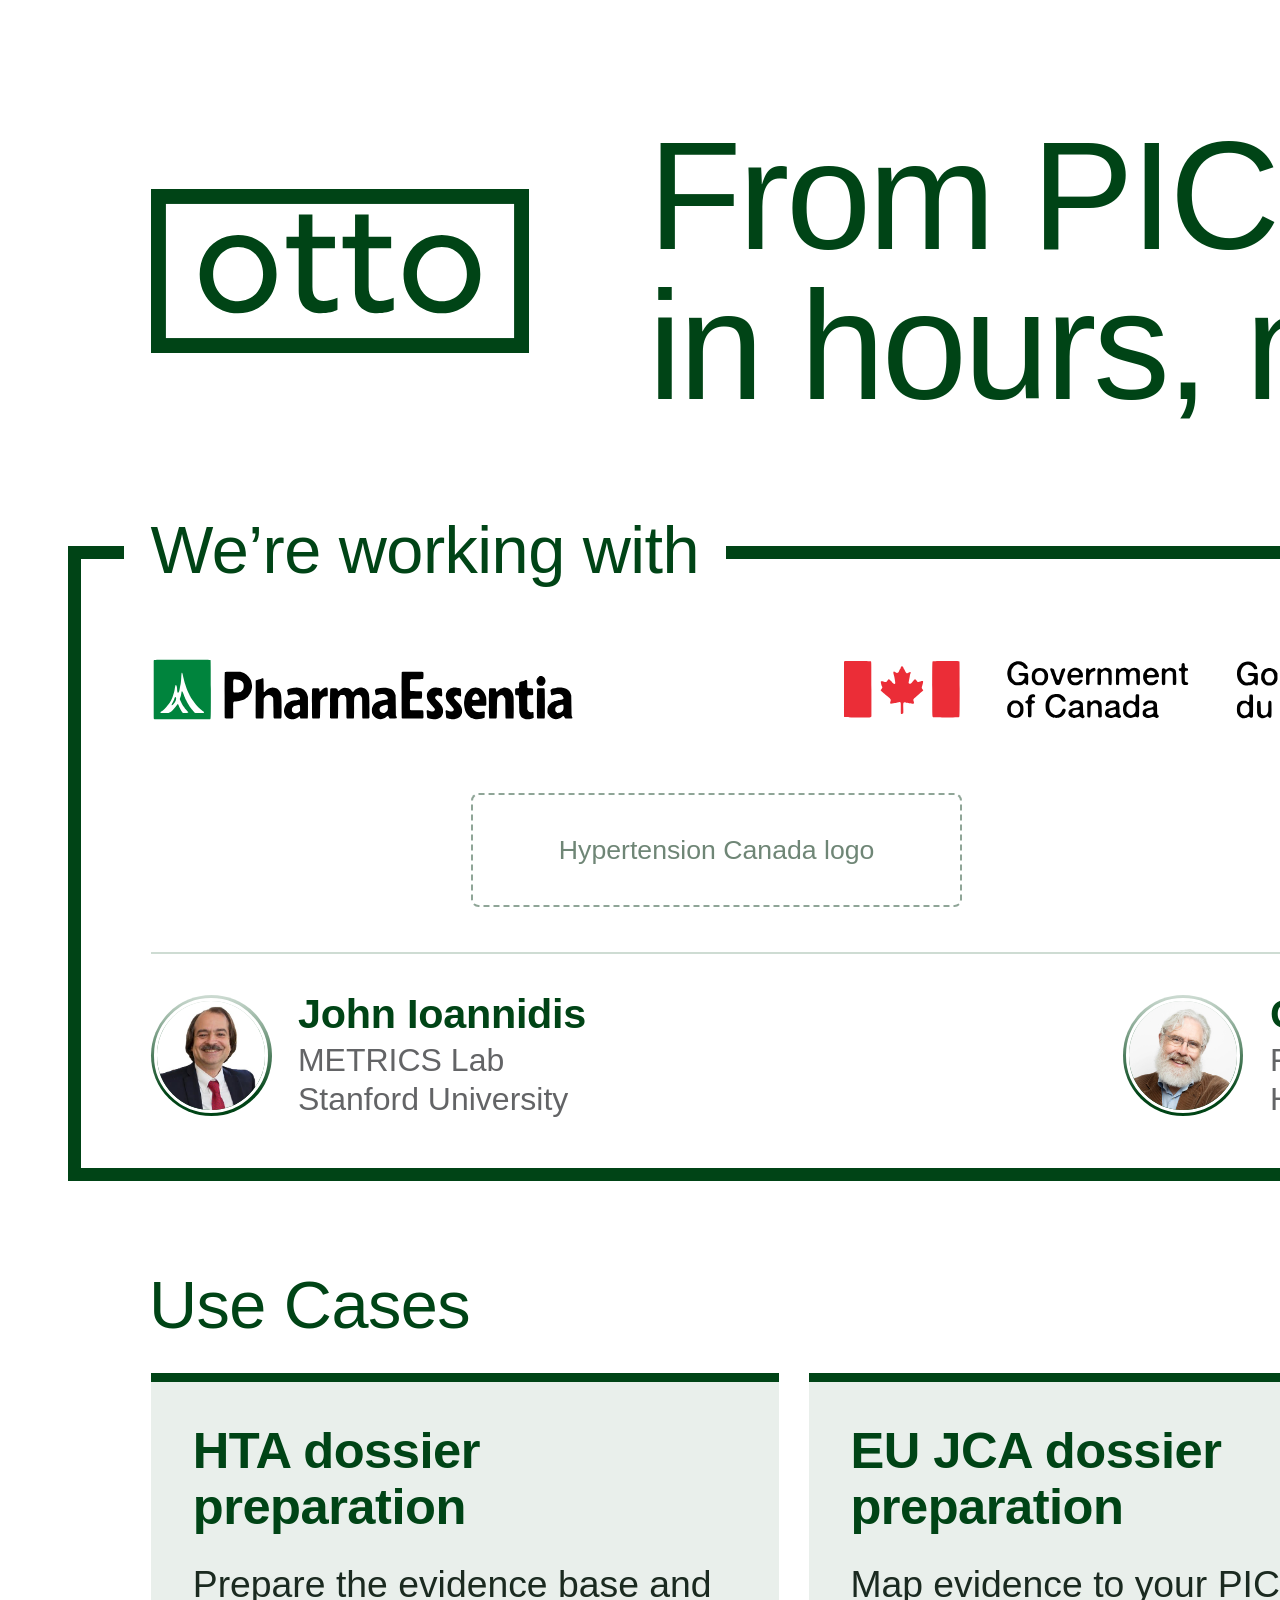
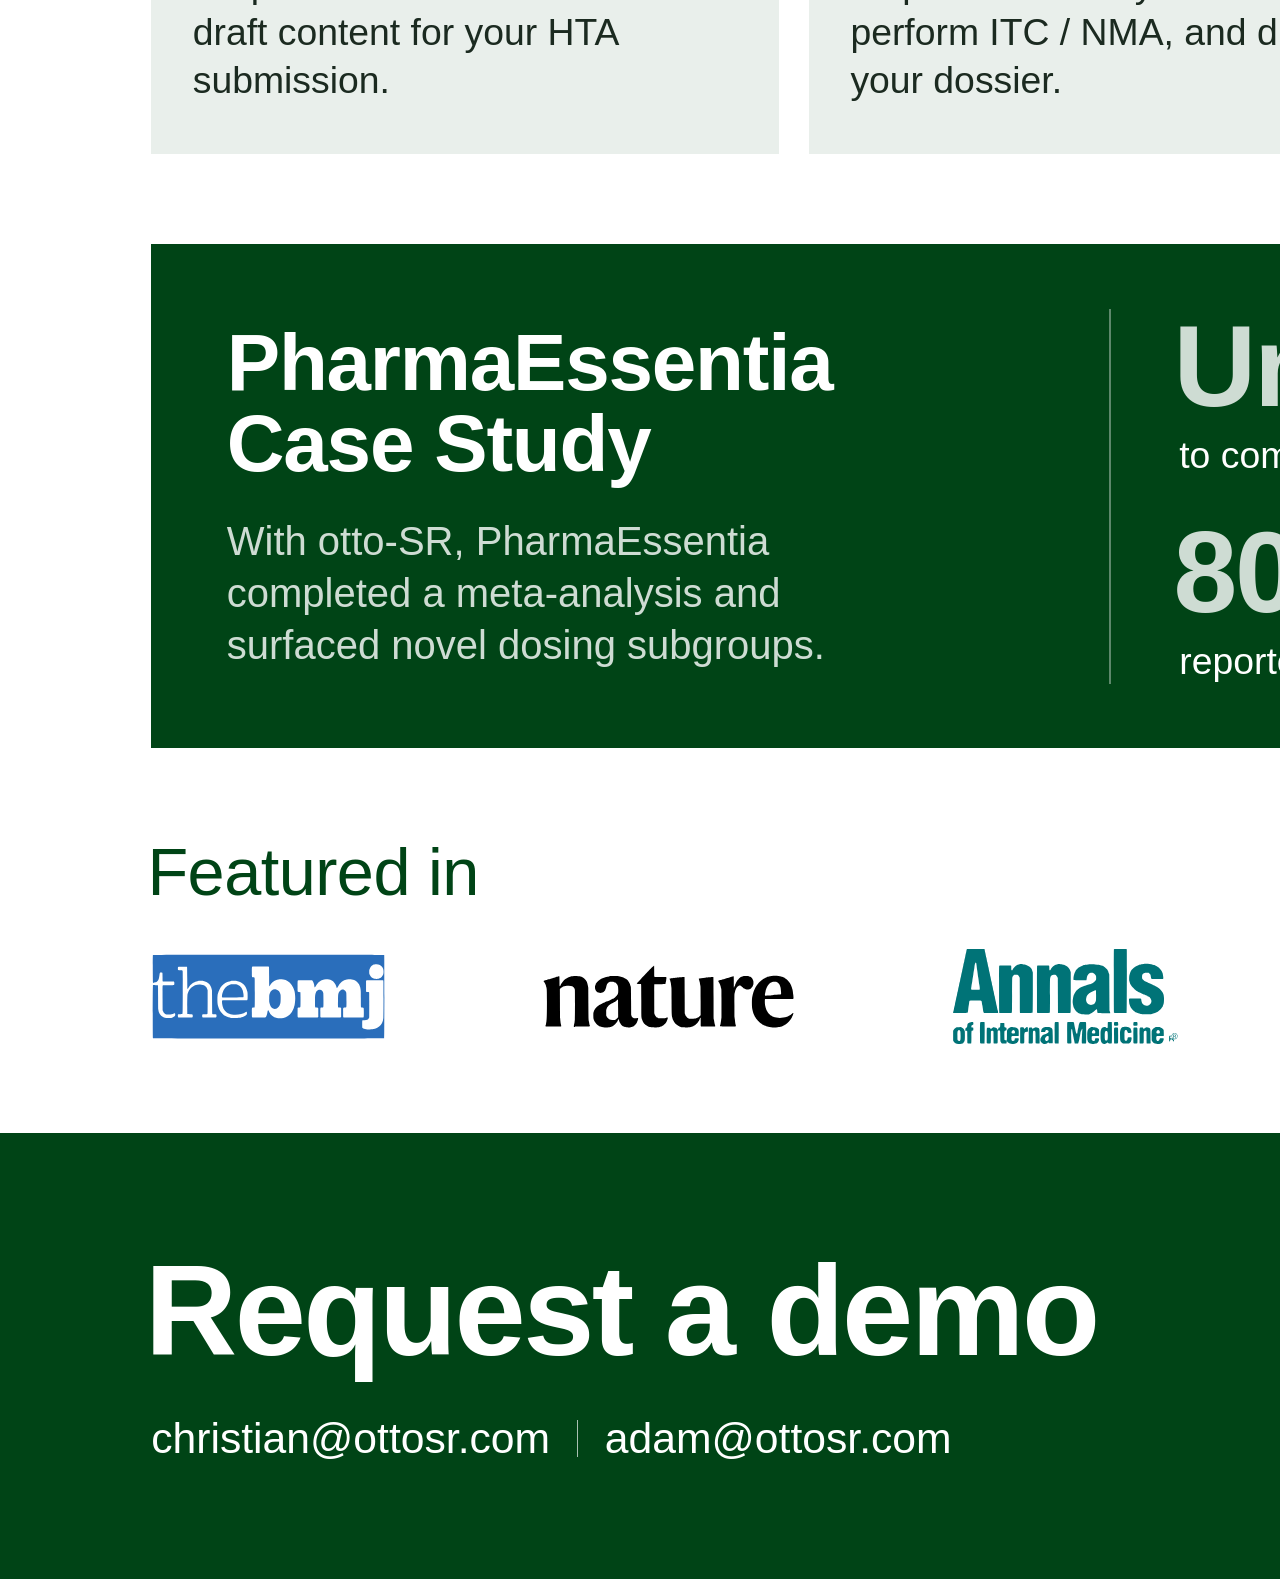
==== poster/otto-poster.html @ fe36071e "Poster: add partner/journal logo slots, Use Cases, bigger case-study title - We're working with: roo" ====
<!doctype html>
<html lang="en">
<head>
<meta charset="utf-8">
<title>otto — walk-in poster</title>
<link rel="stylesheet" href="assets/fonts.css">
<style>
/* ------------------------------------------------------------------
   otto · conference walk-in poster · A1 portrait 594 × 841 mm
   GRID   side margins 40 mm → content 514 mm (x 40 … 554); thirds 166 mm + 8 mm gutters.
          The "We’re working with" bracket frame sits outside the grid, 18 mm from the page edge.
   TYPE   Figtree (closest free match to the brochure's Brother 1816).
   ------------------------------------------------------------------ */
@page { size: 594mm 841mm; margin: 0; }
html, body { margin: 0; padding: 0; font-family: 'Figtree', sans-serif; background:#fff; }
* { box-sizing: border-box; -webkit-print-color-adjust: exact; print-color-adjust: exact; }

:root{
  --g:#004416;                                   /* brochure green */
  --t1:#cedcd3; --t2:#bbcec2; --t3:#a9c1b2;      /* brochure tints */
  --sage:#e9efeb;                                /* pale sage panel */
  --grey:#636466;                                /* brochure grey */
  --ink:#1b2a20;
  --M:40mm;                                      /* side margin / grid edge */
  --F:18mm;                                      /* bracket frame inset from page edge */
  --stroke:3.6mm;                                /* bracket stroke ≈ logo frame stroke */
  --gap:24mm;                                    /* between sections */
}

.poster{
  width:594mm; height:841mm; overflow:hidden; position:relative; background:#fff;
  color:var(--ink); font-kerning:normal; font-feature-settings:"kern" 1, "lnum" 1;
  display:flex; flex-direction:column;
}
.poster > *{ flex:none; }

/* ---------- header: logo left, headline right ---------- */
.head{ display:flex; align-items:center; justify-content:space-between; padding:32mm var(--M) 0; }
.logo{ width:100mm; height:auto; display:block; flex:none; }
.head h1{ margin:0; font-weight:500; font-size:115pt; line-height:0.98; letter-spacing:-0.022em; color:var(--g); }
.head h1 span{ display:block; white-space:nowrap; }

/* ---------- section titles (one style everywhere) ---------- */
.sec-title{ margin:0; font-weight:500; font-size:50pt; line-height:1; color:var(--g); letter-spacing:-0.008em; white-space:nowrap; }

/* ---------- logo placeholders (replace with the real files) ---------- */
.ph{ border:0.7mm dashed #8fa597; border-radius:2mm; color:#6f8676; font-size:20pt; line-height:1.15;
     display:flex; align-items:center; justify-content:center; text-align:center; padding:0 4mm; }

/* ---------- We’re working with — the brochure’s bracket frame ---------- */
.working{ margin:calc(var(--gap) + 9mm) var(--F) 0; border:var(--stroke) solid var(--g); position:relative;
          padding:18mm calc(var(--M) - var(--F) - var(--stroke)) 13mm; }
.working .sec-title{
  position:absolute; top:calc(var(--stroke) / -2); transform:translateY(-53%);
  left:calc(var(--M) - var(--F) - var(--stroke) - 7mm); padding:0 7mm; background:#fff;
}
/* organisation logos first and large, in full colour, optically balanced: 3 on top, 2 centred below */
.orgs{ display:flex; justify-content:space-between; align-items:center; }
.orgs + .orgs{ justify-content:space-evenly; margin-top:11mm; }
.orgs img{ display:block; }
.rule{ height:0.5mm; background:var(--t1); margin:12mm 0 10mm; }
/* people: secondary, compact */
.people{ display:grid; grid-template-columns:1fr 1fr; }
.person{ display:flex; align-items:center; gap:7mm; }
.face{ width:32mm; height:32mm; border-radius:50%; flex:none; padding:0.9mm;
       background:linear-gradient(to top, var(--g) 0%, var(--g) 18%, var(--t1) 100%); }
.face img{ width:100%; height:100%; border-radius:50%; display:block; object-fit:cover; border:0.8mm solid #fff; }
.name{ font-weight:600; font-size:31pt; line-height:1.1; color:var(--g); white-space:nowrap; letter-spacing:-0.006em; }
.aff{ font-weight:400; font-size:24pt; line-height:1.22; color:var(--grey); white-space:nowrap; margin-top:1mm; }

/* ---------- Use Cases ---------- */
.features{ margin:var(--gap) var(--M) 0; }
.features .sec-title{ margin:0 0 9mm -0.6mm; }
.cols{ display:grid; grid-template-columns:repeat(3, 1fr); column-gap:8mm; grid-template-rows:auto auto; }
.col{ display:grid; grid-row:span 2; grid-template-rows:subgrid; align-content:start; }
.col h3{ margin:0; font-weight:600; font-size:38pt; line-height:1.1; color:var(--g); letter-spacing:-0.01em; }
.col p{ margin:7mm 0 0; font-size:28pt; line-height:1.28; color:var(--ink); }
/* panel treatments — pick one by the class on .cols */
.v-flat  .col{ background:var(--sage); border-top:2.5mm solid var(--g); padding:11mm 11mm 13mm; }
.v-frame .col{ background:#fff; border:1.6mm solid var(--g); padding:11mm 11mm 13mm; }          /* echoes the logo frame */
.v-rule  .col{ border-top:2.5mm solid var(--g); padding:9mm 2mm 0 0; }                          /* editorial: no panel */
.v-solid .col{ background:var(--g); padding:11mm 11mm 13mm; }
.v-solid .col h3{ color:#fff; } .v-solid .col p{ color:var(--t1); }

/* ---------- Case study box ---------- */
.case{ margin:var(--gap) var(--M) 0; background:var(--g); color:#fff;
       display:grid; grid-template-columns:1fr 0.5mm 222mm; column-gap:18mm; padding:17mm 20mm; align-items:center; }
.case h2{ margin:0; font-weight:600; font-size:60pt; line-height:1.02; color:#fff; letter-spacing:-0.015em; }
.case p.lede{ margin:8mm 0 0; font-size:30pt; line-height:1.3; color:var(--t1); text-wrap:balance; }
.vrule{ align-self:stretch; background:rgba(206,220,211,0.45); }
.stat + .stat{ margin-top:10mm; }
.big{ display:block; font-weight:600; font-size:86pt; line-height:1; letter-spacing:-0.02em; color:var(--t1); white-space:nowrap; margin-left:-0.05em; }
.cap{ display:block; font-size:28pt; line-height:1.2; color:#fff; margin-top:2.5mm; white-space:nowrap; }

/* ---------- Featured in ---------- */
.featured{ margin:var(--gap) var(--M) 0; }
.featured .sec-title{ margin:0 0 11mm -1.0mm; }
.journals{ display:flex; justify-content:space-between; align-items:center; }
.journals img{ display:block; }

/* ---------- footer / call to action ---------- */
.cta{ margin-top:auto; height:118mm; background:var(--g); color:#fff; position:relative;
      display:flex; align-items:center; justify-content:space-between; padding:0 var(--M); }
.demo{ font-size:96pt; font-weight:600; line-height:1; color:#fff; letter-spacing:-0.02em; white-space:nowrap; margin-left:-0.05em; }
.mail{ margin-top:10mm; font-size:32pt; line-height:1.2; display:flex; align-items:center; gap:7mm; white-space:nowrap; }
.mail i{ width:0.5mm; height:10mm; background:var(--t3); display:block; }
.qr{ width:78mm; height:78mm; background:#fff; padding:10mm; flex:none; }  /* 25 modules × 2.32 mm; quiet zone ≈ 4.3 modules */
.qr img{ width:58mm; height:58mm; display:block; }
.nw{ white-space:nowrap; }
</style>
</head>
<body>
<div class="poster">

  <header class="head">
    <img class="logo" src="assets/otto-logo-green.svg" alt="otto">
    <h1><span>From PICO to dossier,</span><span>in hours, not weeks.</span></h1>
  </header>

  <section class="working">
    <h2 class="sec-title">We’re working with</h2>
    <div class="orgs">
      <img src="assets/logos/pharmaessentia.svg" alt="PharmaEssentia" style="height:17mm">
      <img src="assets/logos/canada.svg" alt="Government of Canada" style="height:16.5mm">
      <img src="assets/logos/cessatech.svg" alt="cessatech" style="height:33mm">
    </div>
    <div class="orgs">
      <!-- TODO: replace placeholders with assets/logos/hypertension-canada.svg and womens-college-hospital.svg -->
      <div class="ph" style="width:130mm; height:30mm">Hypertension Canada logo</div>
      <div class="ph" style="width:130mm; height:30mm">Women’s College Hospital logo</div>
    </div>
    <div class="rule"></div>
    <div class="people">
      <div class="person">
        <div class="face"><img src="assets/people/ioannidis.jpg" alt=""></div>
        <div><div class="name">John Ioannidis</div><div class="aff">METRICS Lab<br>Stanford University</div></div>
      </div>
      <div class="person">
        <div class="face"><img src="assets/people/church.jpg" alt=""></div>
        <div><div class="name">George Church</div><div class="aff">Founder, Entrepreneur<br>Harvard University</div></div>
      </div>
    </div>
  </section>

  <section class="features">
    <h2 class="sec-title">Use Cases</h2>
    <div class="cols v-flat">
      <div class="col">
        <h3>HTA dossier<br>preparation</h3>
        <p>Prepare the evidence base and draft content for your HTA submission.</p>
      </div>
      <div class="col">
        <h3>EU JCA dossier<br>preparation</h3>
        <p>Map evidence to your PICO, perform <span class="nw">ITC / NMA,</span> and draft your dossier.</p>
      </div>
      <div class="col">
        <h3>Manuscript<br>preparation</h3>
        <p>Turn your literature review into a manuscript draft for your team to refine.</p>
      </div>
    </div>
  </section>

  <section class="case">
    <div>
      <h2>PharmaEssentia<br>Case Study</h2>
      <p class="lede">With otto-SR, PharmaEssentia completed a <span class="nw">meta-analysis</span> and surfaced novel dosing subgroups.</p>
    </div>
    <div class="vrule"></div>
    <div>
      <p class="stat" style="margin:0"><span class="big">Under 14 days</span><span class="cap">to complete the meta-analysis</span></p>
      <p class="stat" style="margin-bottom:0"><span class="big">80–90%</span><span class="cap">reported time savings</span></p>
    </div>
  </section>

  <section class="featured">
    <h2 class="sec-title">Featured in</h2>
    <div class="journals">
      <img src="assets/logos/bmj.svg" alt="the bmj" style="height:23mm">
      <img src="assets/logos/nature.svg" alt="nature" style="height:17mm">
      <img src="assets/logos/annals.svg" alt="Annals of Internal Medicine" style="height:26mm">
      <!-- TODO: replace placeholders with assets/logos/blood-advances.svg and european-urology.svg -->
      <div class="ph" style="width:80mm; height:24mm">Blood Advances logo</div>
      <div class="ph" style="width:80mm; height:24mm">European Urology logo</div>
    </div>
  </section>

  <footer class="cta">
    <div>
      <div class="demo">Request a demo</div>
      <div class="mail"><span>christian@ottosr.com</span><i></i><span>adam@ottosr.com</span></div>
    </div>
    <div class="qr"><img src="assets/qr-ottosr-green.svg" alt="QR code: ottosr.com"></div>
  </footer>

</div>
</body>
</html>
---- poster/assets/fonts.css ----
/* Figtree (SIL OFL) — static instances, closest free match to the brochure's Brother 1816 */
@font-face{font-family:'Figtree';font-style:normal;font-weight:300;font-display:block;src:url('fonts/figtree-latin-300-normal.woff2') format('woff2')}
@font-face{font-family:'Figtree';font-style:normal;font-weight:400;font-display:block;src:url('fonts/figtree-latin-400-normal.woff2') format('woff2')}
@font-face{font-family:'Figtree';font-style:normal;font-weight:500;font-display:block;src:url('fonts/figtree-latin-500-normal.woff2') format('woff2')}
@font-face{font-family:'Figtree';font-style:normal;font-weight:600;font-display:block;src:url('fonts/figtree-latin-600-normal.woff2') format('woff2')}
@font-face{font-family:'Figtree';font-style:normal;font-weight:700;font-display:block;src:url('fonts/figtree-latin-700-normal.woff2') format('woff2')}
@font-face{font-family:'Figtree';font-style:normal;font-weight:800;font-display:block;src:url('fonts/figtree-latin-800-normal.woff2') format('woff2')}
@font-face{font-family:'Figtree';font-style:normal;font-weight:900;font-display:block;src:url('fonts/figtree-latin-900-normal.woff2') format('woff2')}
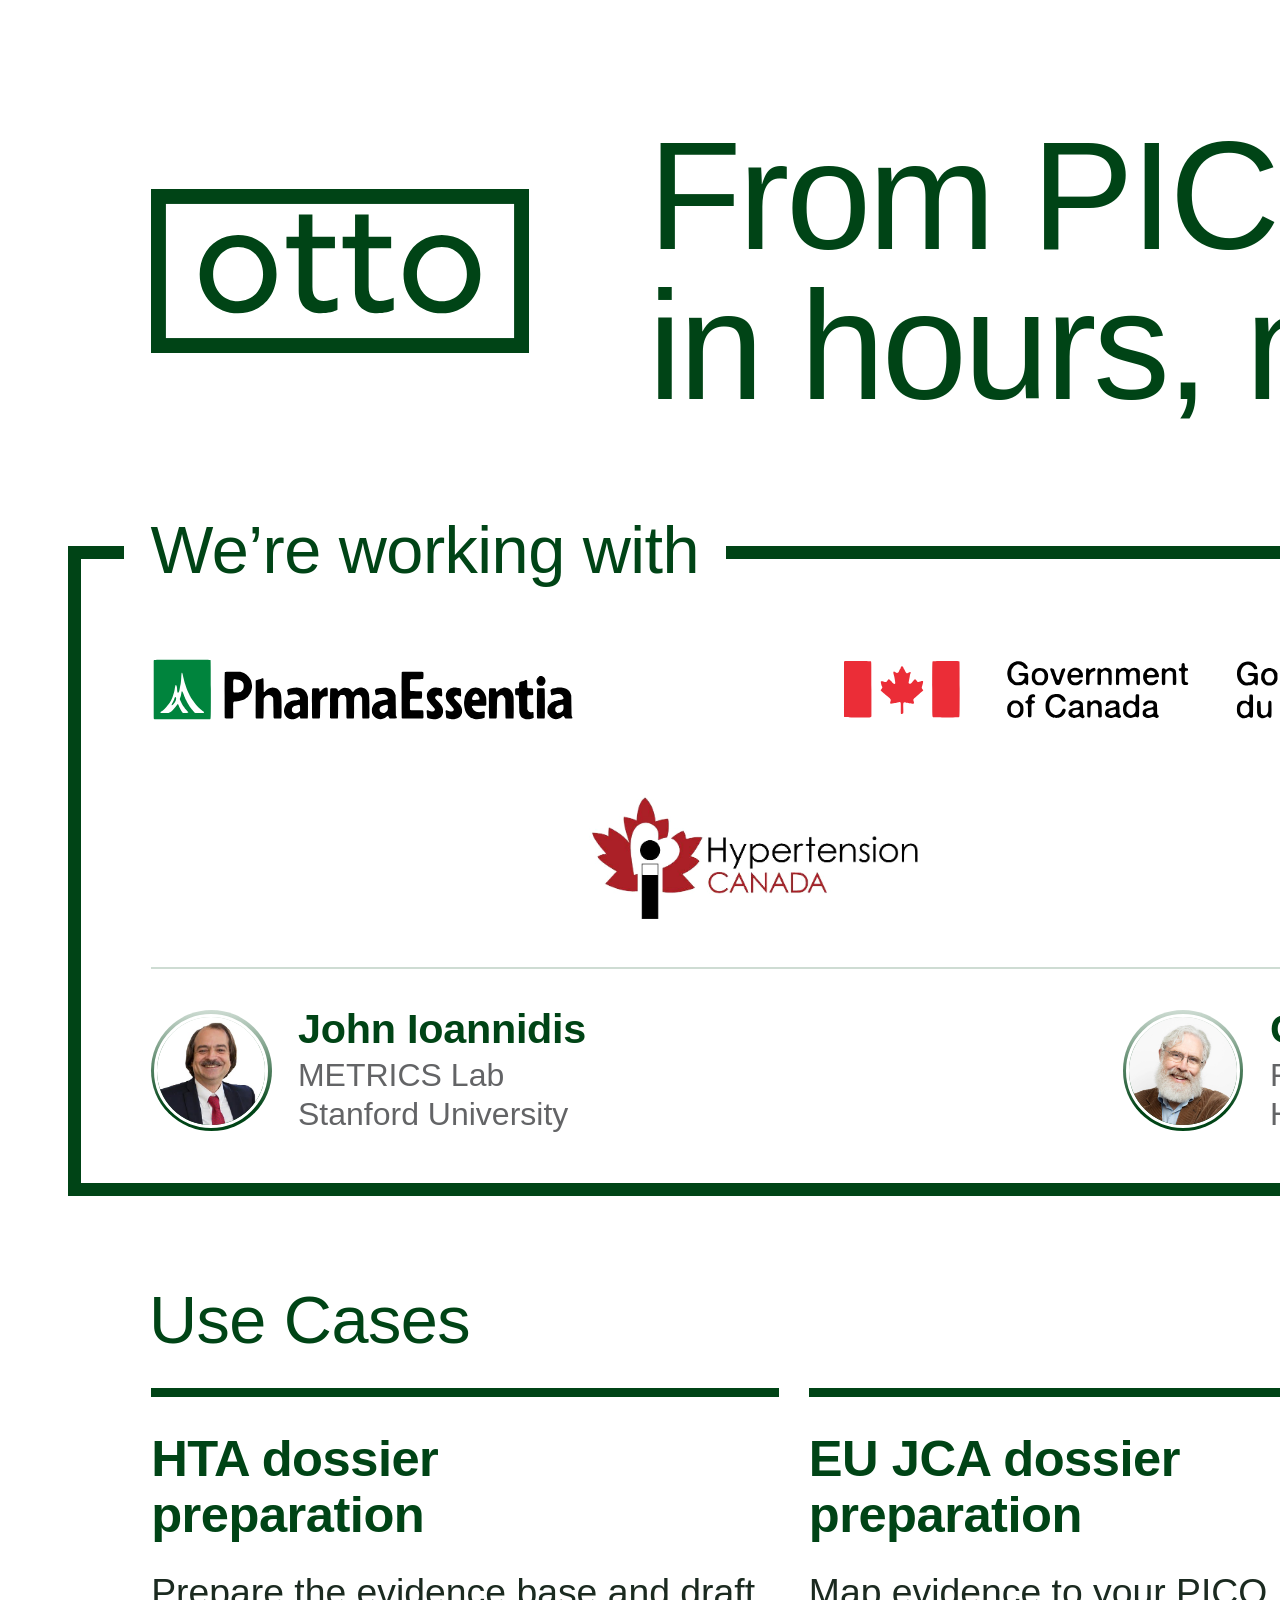
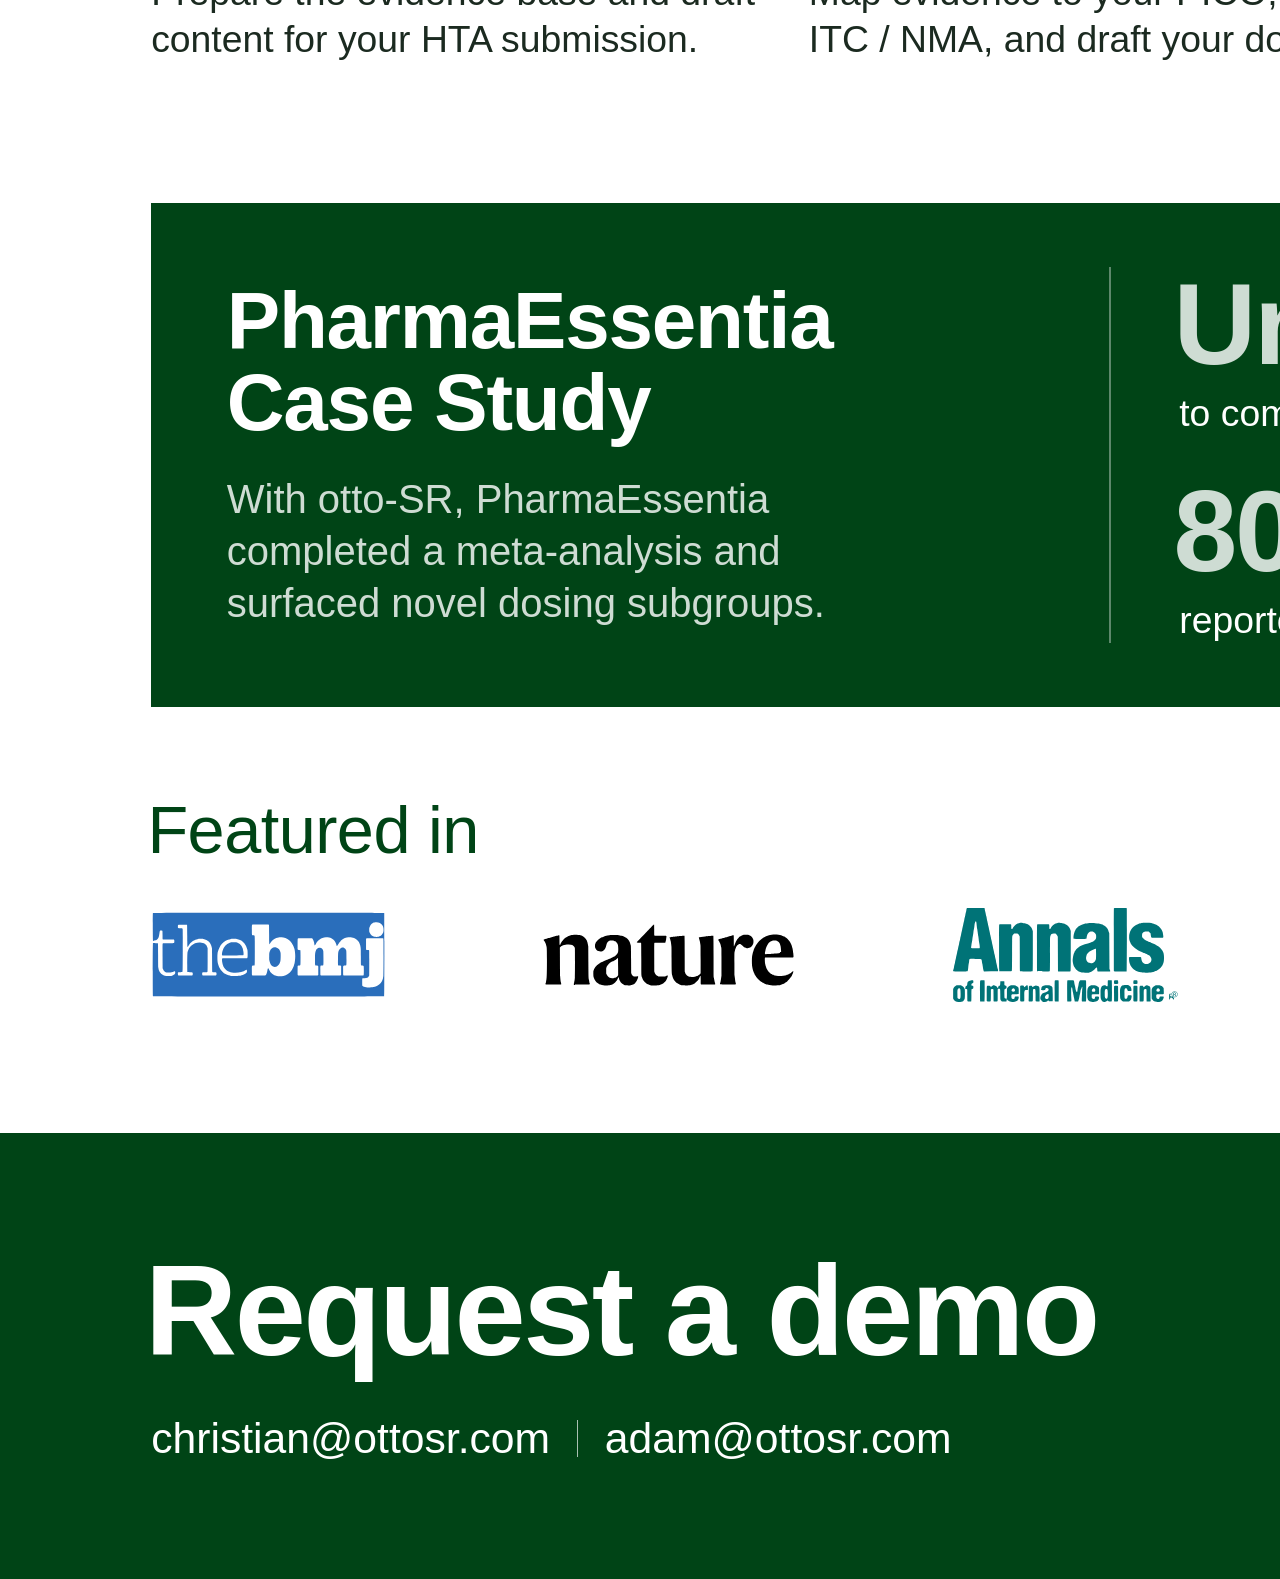
==== commit bcbaf8b5: "Poster: editorial Use Cases, Hypertension Canada and WCH logos - Use Cases: green top rule only (no " ====
--- a/poster/otto-poster.html
+++ b/poster/otto-poster.html
@@ -74,7 +74,7 @@
 .cols{ display:grid; grid-template-columns:repeat(3, 1fr); column-gap:8mm; grid-template-rows:auto auto; }
 .col{ display:grid; grid-row:span 2; grid-template-rows:subgrid; align-content:start; }
 .col h3{ margin:0; font-weight:600; font-size:38pt; line-height:1.1; color:var(--g); letter-spacing:-0.01em; }
-.col p{ margin:7mm 0 0; font-size:28pt; line-height:1.28; color:var(--ink); }
+.col p{ margin:7mm 0 0; font-size:28pt; line-height:1.28; color:var(--ink); text-wrap:pretty; }
 /* panel treatments — pick one by the class on .cols */
 .v-flat  .col{ background:var(--sage); border-top:2.5mm solid var(--g); padding:11mm 11mm 13mm; }
 .v-frame .col{ background:#fff; border:1.6mm solid var(--g); padding:11mm 11mm 13mm; }          /* echoes the logo frame */
@@ -125,9 +125,8 @@
       <img src="assets/logos/cessatech.svg" alt="cessatech" style="height:33mm">
     </div>
     <div class="orgs">
-      <!-- TODO: replace placeholders with assets/logos/hypertension-canada.svg and womens-college-hospital.svg -->
-      <div class="ph" style="width:130mm; height:30mm">Hypertension Canada logo</div>
-      <div class="ph" style="width:130mm; height:30mm">Women’s College Hospital logo</div>
+      <img src="assets/logos/hypertension-canada.png" alt="Hypertension Canada" style="height:34mm">
+      <img src="assets/logos/womens-college-hospital.png" alt="Women’s College Hospital" style="height:27mm">
     </div>
     <div class="rule"></div>
     <div class="people">
@@ -144,7 +143,7 @@
 
   <section class="features">
     <h2 class="sec-title">Use Cases</h2>
-    <div class="cols v-flat">
+    <div class="cols v-rule">
       <div class="col">
         <h3>HTA dossier<br>preparation</h3>
         <p>Prepare the evidence base and draft content for your HTA submission.</p>
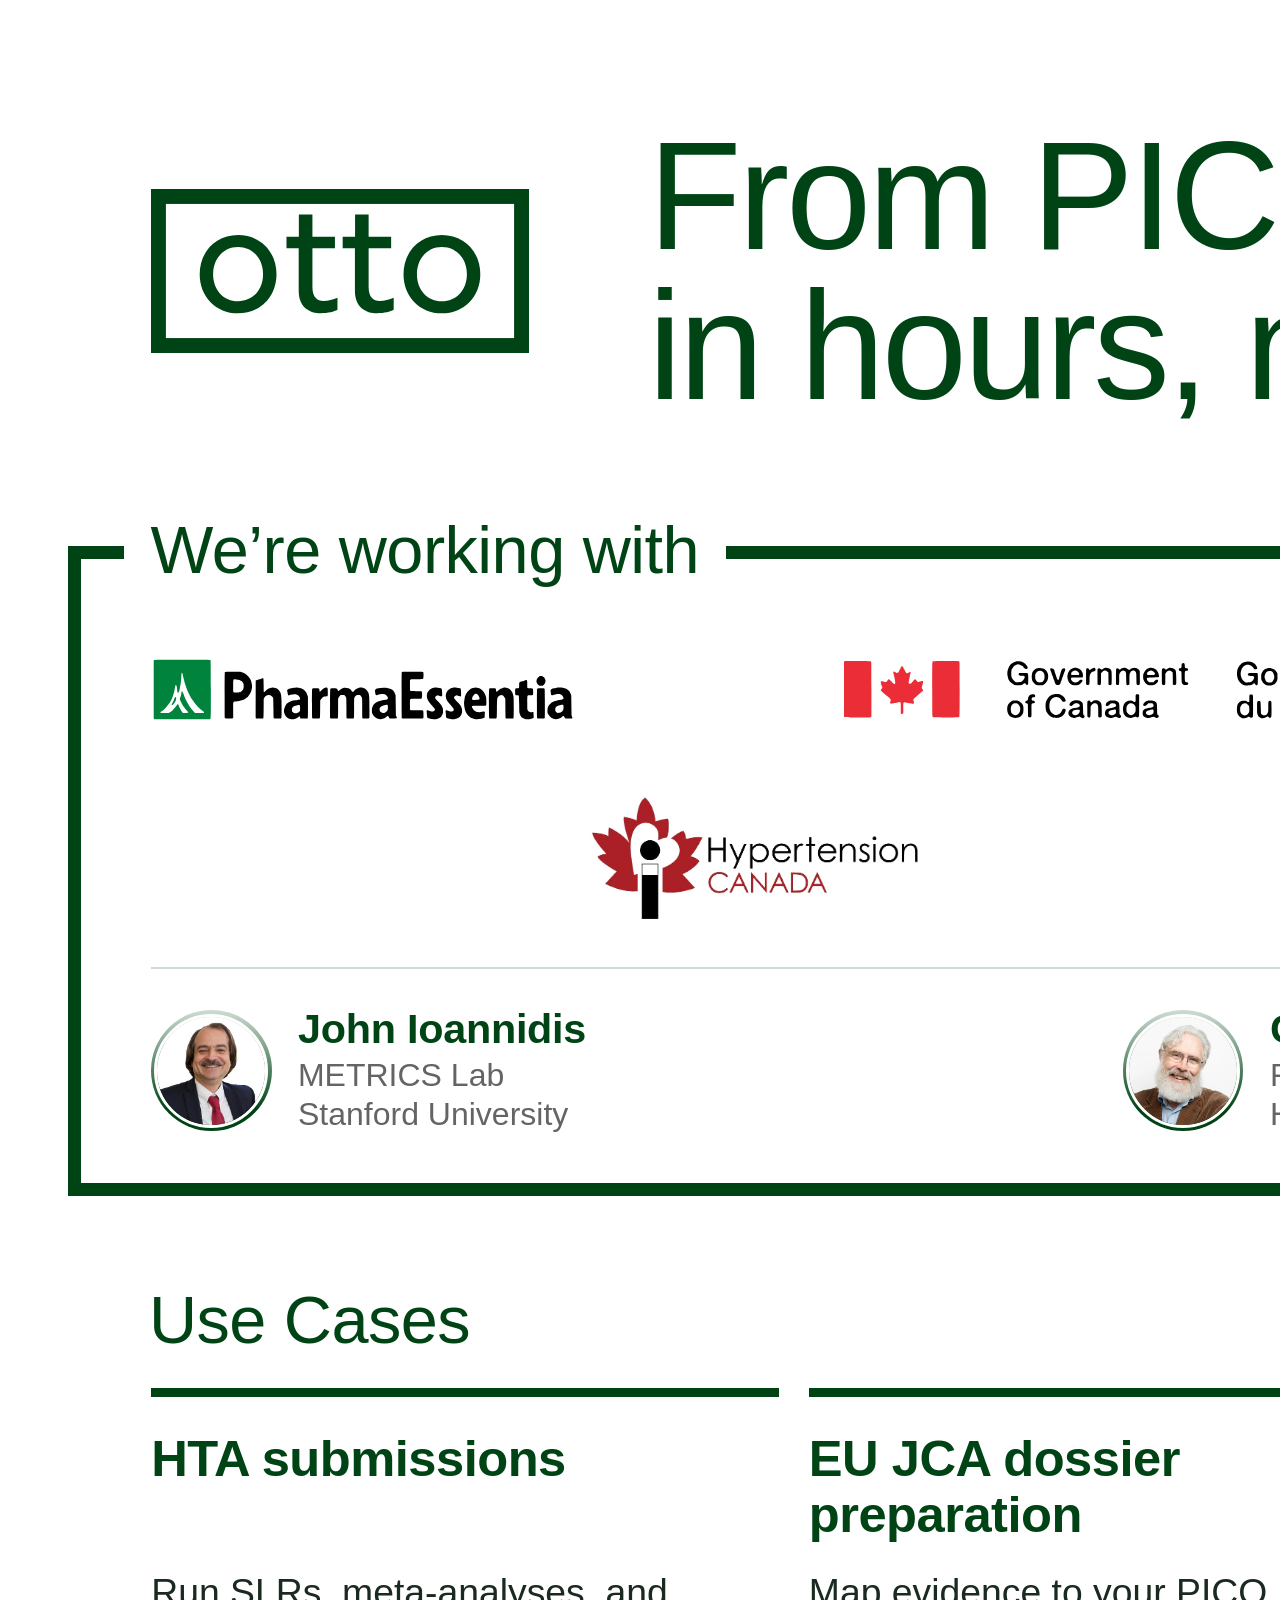
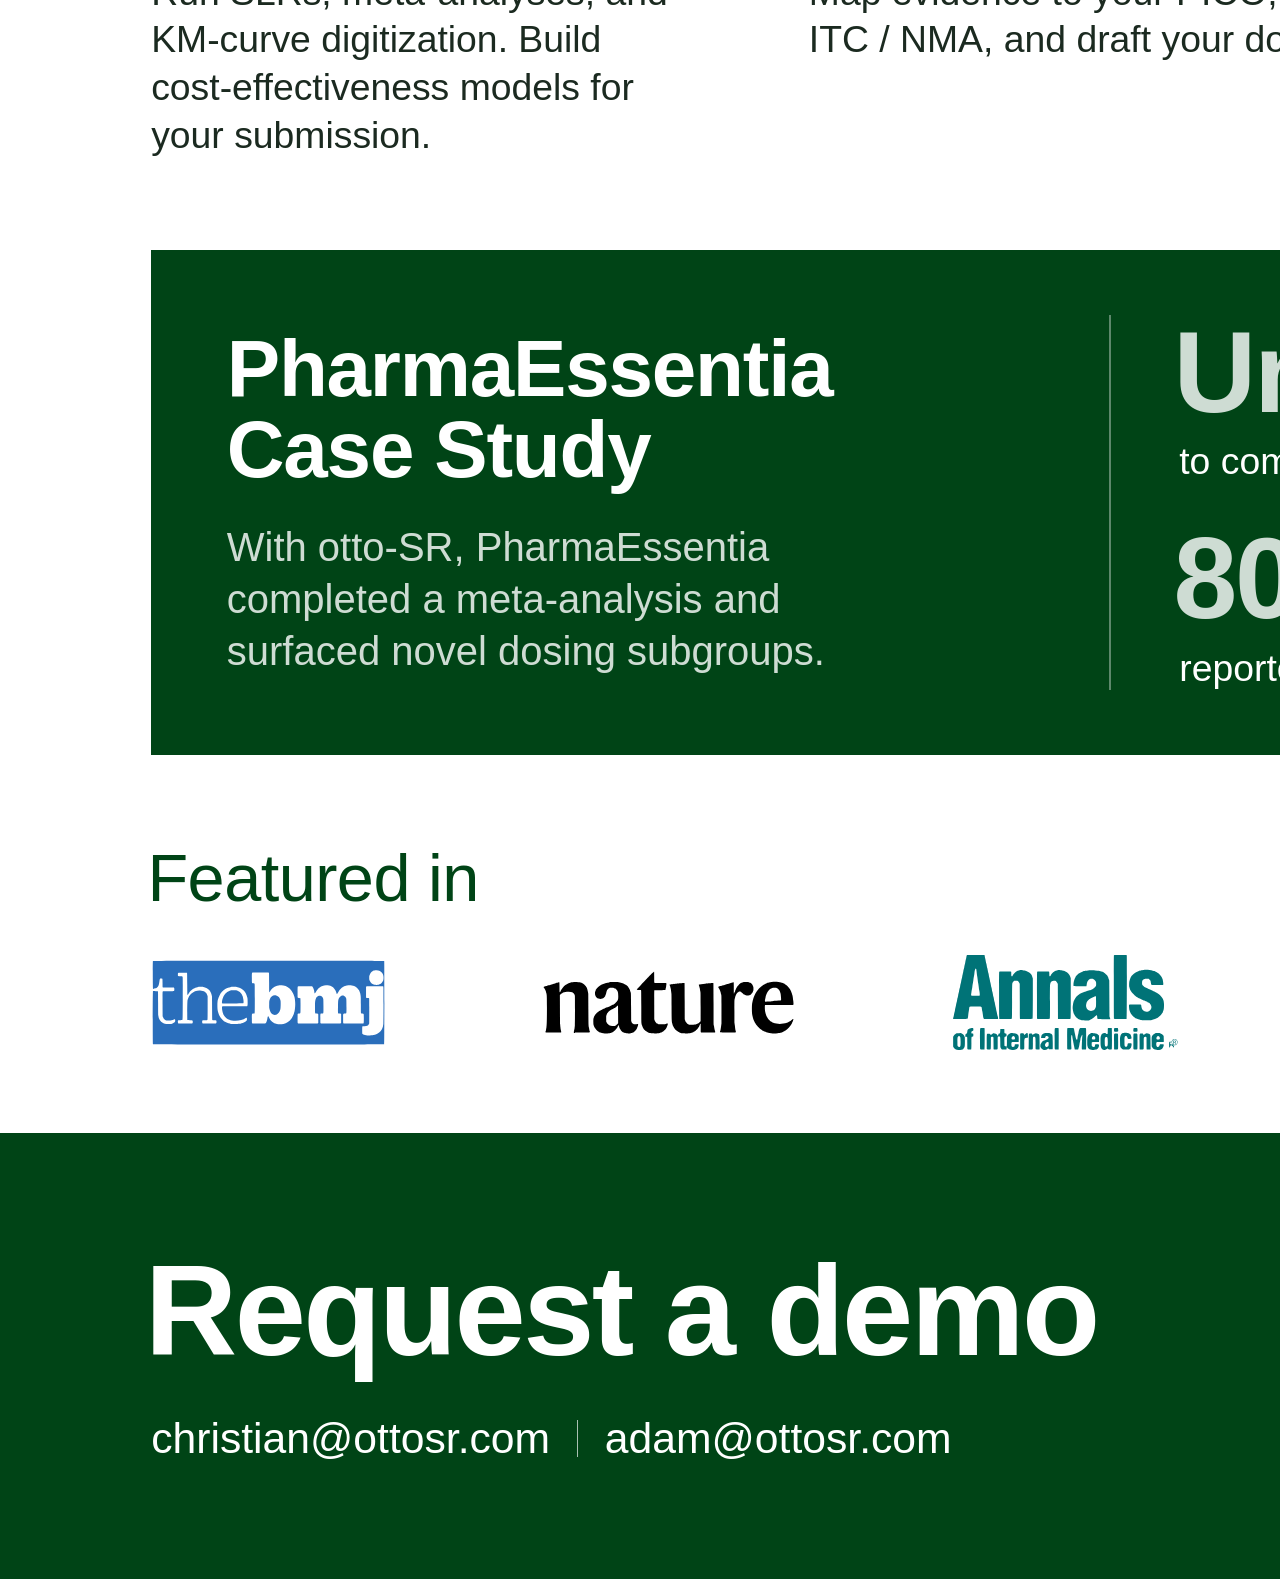
==== commit ebade6d7: "Poster: rename HTA use case to 'HTA submissions' and expand its description Co-Authored-By: Claude O" ====
--- a/poster/otto-poster.html
+++ b/poster/otto-poster.html
@@ -145,8 +145,8 @@
     <h2 class="sec-title">Use Cases</h2>
     <div class="cols v-rule">
       <div class="col">
-        <h3>HTA dossier<br>preparation</h3>
-        <p>Prepare the evidence base and draft content for your HTA submission.</p>
+        <h3>HTA submissions</h3>
+        <p>Run SLRs, meta-analyses, and <span class="nw">KM-curve</span> digitization. Build <span class="nw">cost-effectiveness</span> models for your submission.</p>
       </div>
       <div class="col">
         <h3>EU JCA dossier<br>preparation</h3>
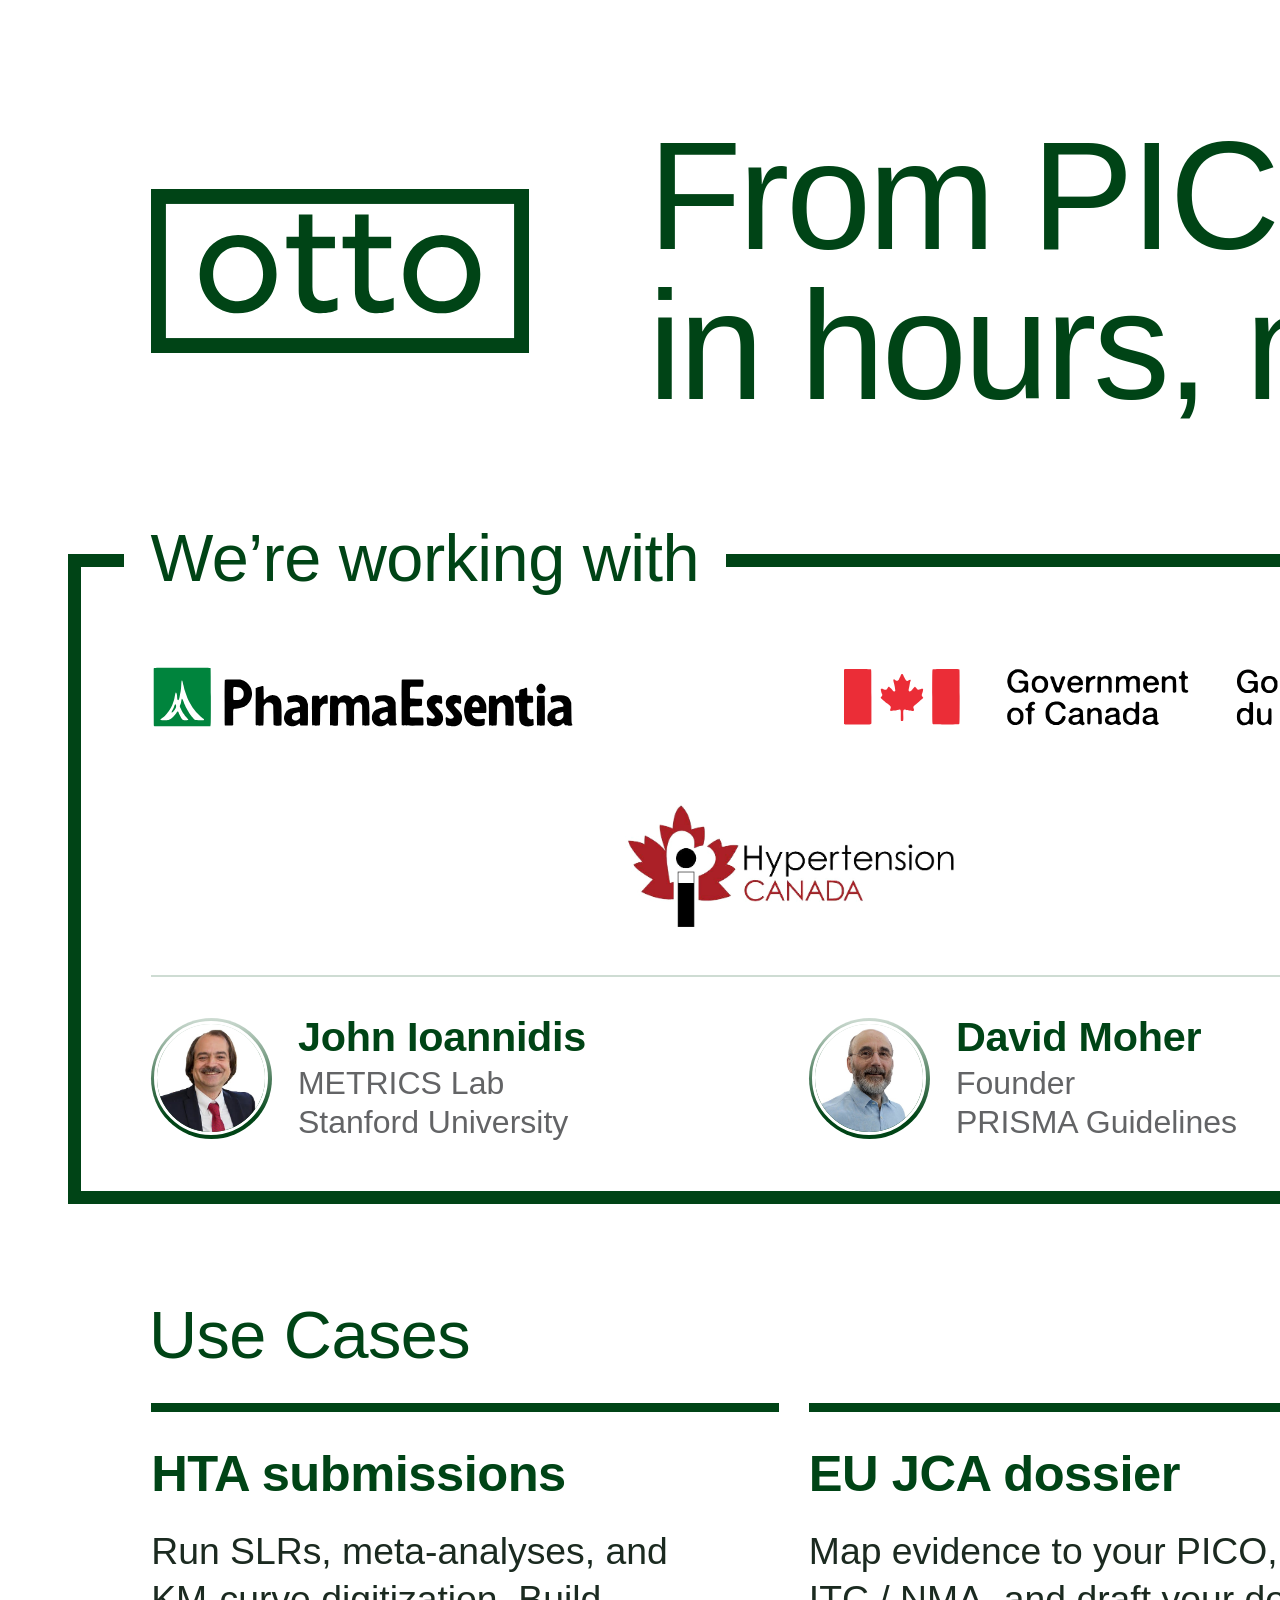
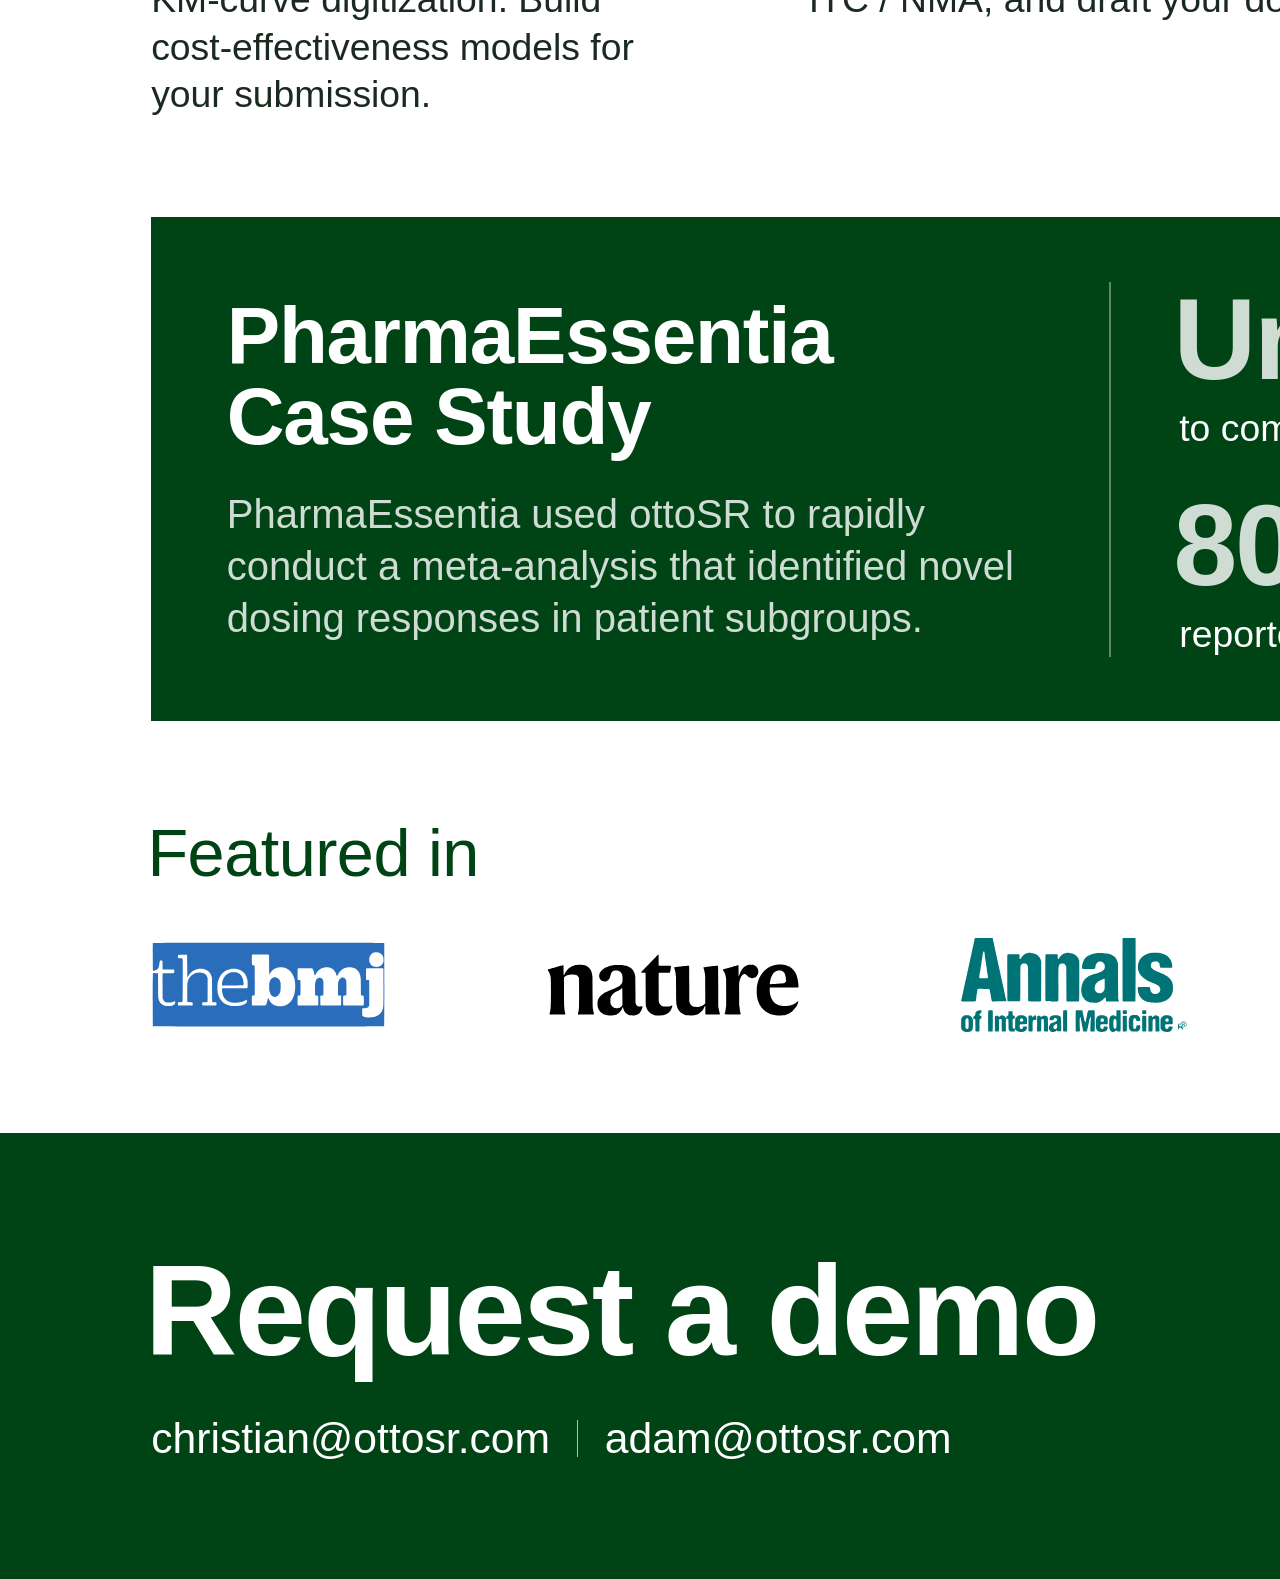
==== commit aebbfc6a: "Poster: add David Moher, Blood Advances and European Urology; refine copy - We're working with: Davi" ====
--- a/poster/otto-poster.html
+++ b/poster/otto-poster.html
@@ -24,7 +24,7 @@
   --M:40mm;                                      /* side margin / grid edge */
   --F:18mm;                                      /* bracket frame inset from page edge */
   --stroke:3.6mm;                                /* bracket stroke ≈ logo frame stroke */
-  --gap:24mm;                                    /* between sections */
+  --gap:26mm;                                    /* between sections */
 }
 
 .poster{
@@ -43,9 +43,6 @@
 /* ---------- section titles (one style everywhere) ---------- */
 .sec-title{ margin:0; font-weight:500; font-size:50pt; line-height:1; color:var(--g); letter-spacing:-0.008em; white-space:nowrap; }
 
-/* ---------- logo placeholders (replace with the real files) ---------- */
-.ph{ border:0.7mm dashed #8fa597; border-radius:2mm; color:#6f8676; font-size:20pt; line-height:1.15;
-     display:flex; align-items:center; justify-content:center; text-align:center; padding:0 4mm; }
 
 /* ---------- We’re working with — the brochure’s bracket frame ---------- */
 .working{ margin:calc(var(--gap) + 9mm) var(--F) 0; border:var(--stroke) solid var(--g); position:relative;
@@ -60,7 +57,7 @@
 .orgs img{ display:block; }
 .rule{ height:0.5mm; background:var(--t1); margin:12mm 0 10mm; }
 /* people: secondary, compact */
-.people{ display:grid; grid-template-columns:1fr 1fr; }
+.people{ display:grid; grid-template-columns:repeat(3, 1fr); column-gap:8mm; }
 .person{ display:flex; align-items:center; gap:7mm; }
 .face{ width:32mm; height:32mm; border-radius:50%; flex:none; padding:0.9mm;
        background:linear-gradient(to top, var(--g) 0%, var(--g) 18%, var(--t1) 100%); }
@@ -126,13 +123,17 @@
     </div>
     <div class="orgs">
       <img src="assets/logos/hypertension-canada.png" alt="Hypertension Canada" style="height:34mm">
-      <img src="assets/logos/womens-college-hospital.png" alt="Women’s College Hospital" style="height:27mm">
+      <img src="assets/logos/wch-wordmark.png" alt="Women’s College Hospital" style="height:30mm">
     </div>
     <div class="rule"></div>
     <div class="people">
       <div class="person">
         <div class="face"><img src="assets/people/ioannidis.jpg" alt=""></div>
         <div><div class="name">John Ioannidis</div><div class="aff">METRICS Lab<br>Stanford University</div></div>
+      </div>
+      <div class="person">
+        <div class="face"><img src="assets/people/moher.jpg" alt=""></div>
+        <div><div class="name">David Moher</div><div class="aff">Founder<br>PRISMA Guidelines</div></div>
       </div>
       <div class="person">
         <div class="face"><img src="assets/people/church.jpg" alt=""></div>
@@ -149,11 +150,11 @@
         <p>Run SLRs, meta-analyses, and <span class="nw">KM-curve</span> digitization. Build <span class="nw">cost-effectiveness</span> models for your submission.</p>
       </div>
       <div class="col">
-        <h3>EU JCA dossier<br>preparation</h3>
+        <h3>EU JCA dossier</h3>
         <p>Map evidence to your PICO, perform <span class="nw">ITC / NMA,</span> and draft your dossier.</p>
       </div>
       <div class="col">
-        <h3>Manuscript<br>preparation</h3>
+        <h3>Scientific publications</h3>
         <p>Turn your literature review into a manuscript draft for your team to refine.</p>
       </div>
     </div>
@@ -162,7 +163,7 @@
   <section class="case">
     <div>
       <h2>PharmaEssentia<br>Case Study</h2>
-      <p class="lede">With otto-SR, PharmaEssentia completed a <span class="nw">meta-analysis</span> and surfaced novel dosing subgroups.</p>
+      <p class="lede">PharmaEssentia used ottoSR to rapidly conduct a <span class="nw">meta-analysis</span> that identified novel dosing responses in patient subgroups.</p>
     </div>
     <div class="vrule"></div>
     <div>
@@ -177,9 +178,8 @@
       <img src="assets/logos/bmj.svg" alt="the bmj" style="height:23mm">
       <img src="assets/logos/nature.svg" alt="nature" style="height:17mm">
       <img src="assets/logos/annals.svg" alt="Annals of Internal Medicine" style="height:26mm">
-      <!-- TODO: replace placeholders with assets/logos/blood-advances.svg and european-urology.svg -->
-      <div class="ph" style="width:80mm; height:24mm">Blood Advances logo</div>
-      <div class="ph" style="width:80mm; height:24mm">European Urology logo</div>
+      <img src="assets/logos/blood-advances.png" alt="Blood Advances" style="height:30mm">
+      <img src="assets/logos/european-urology.svg" alt="European Urology" style="height:24mm">
     </div>
   </section>
 
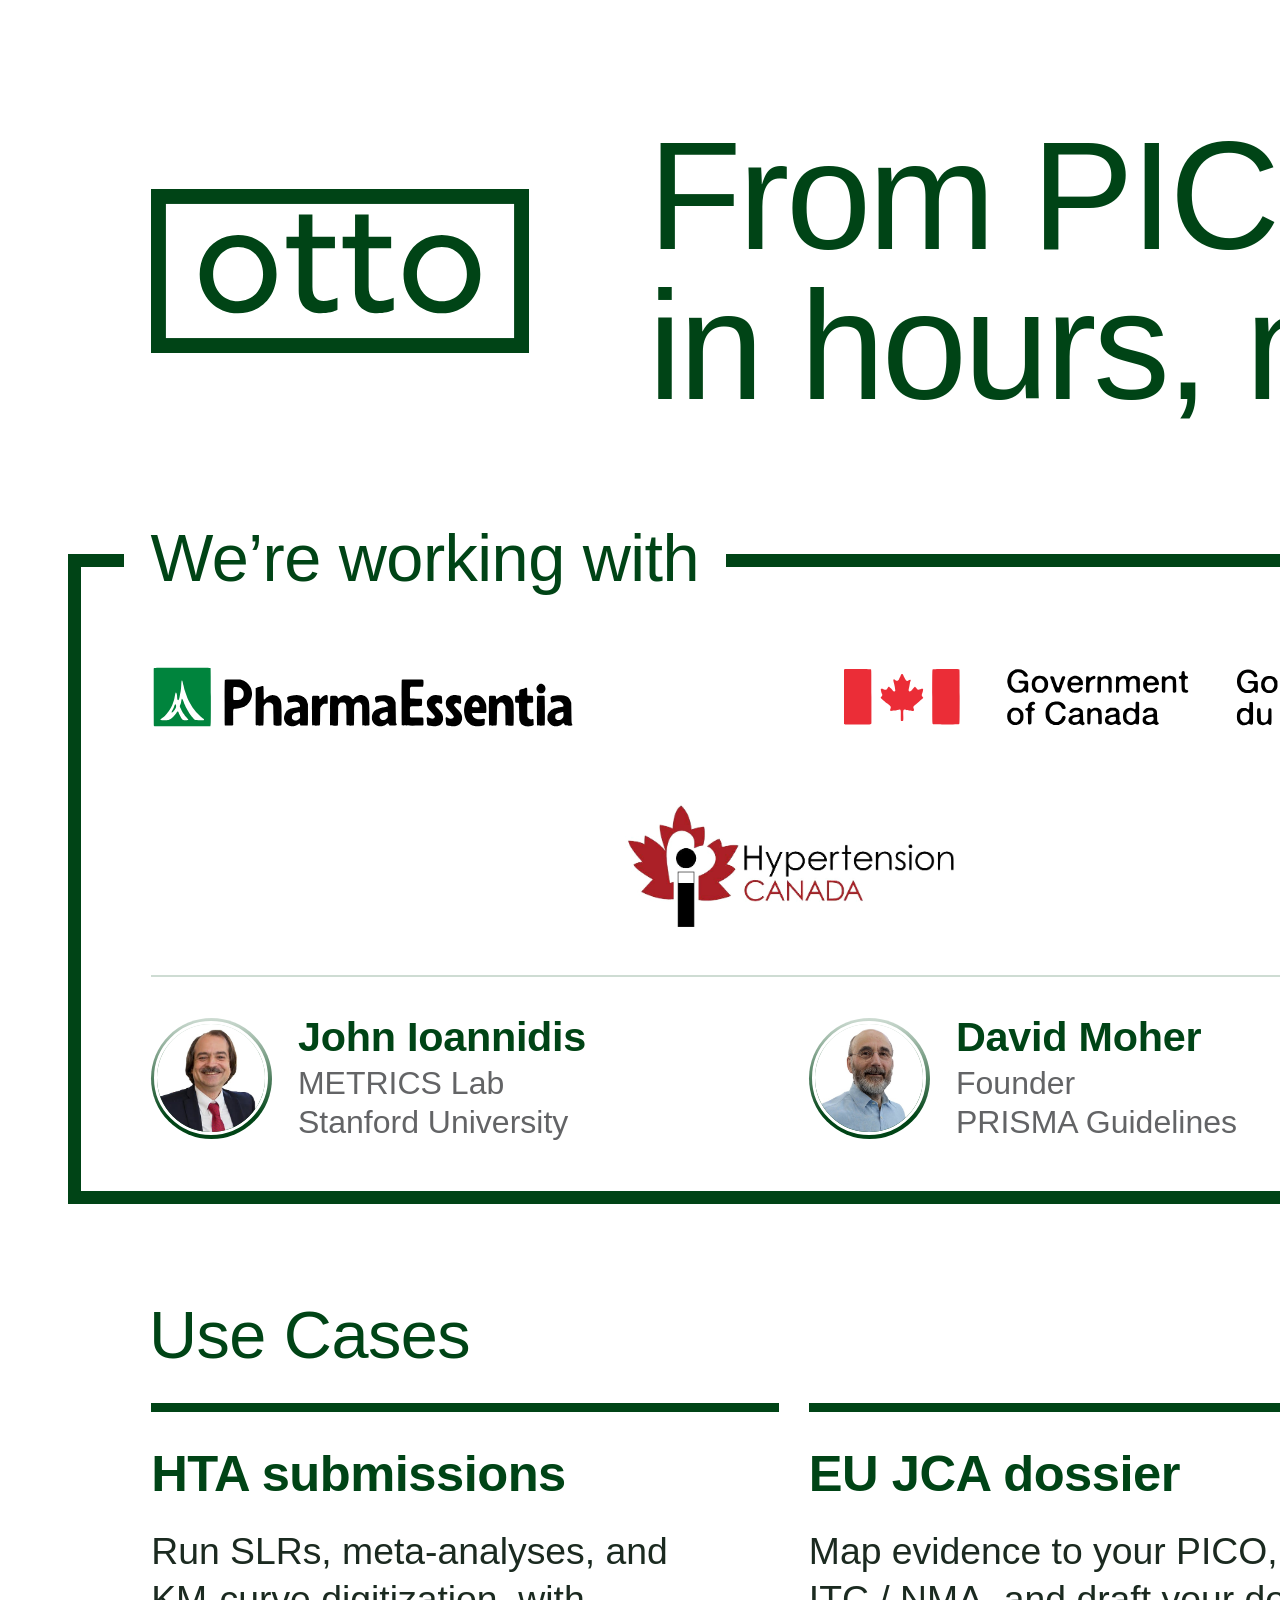
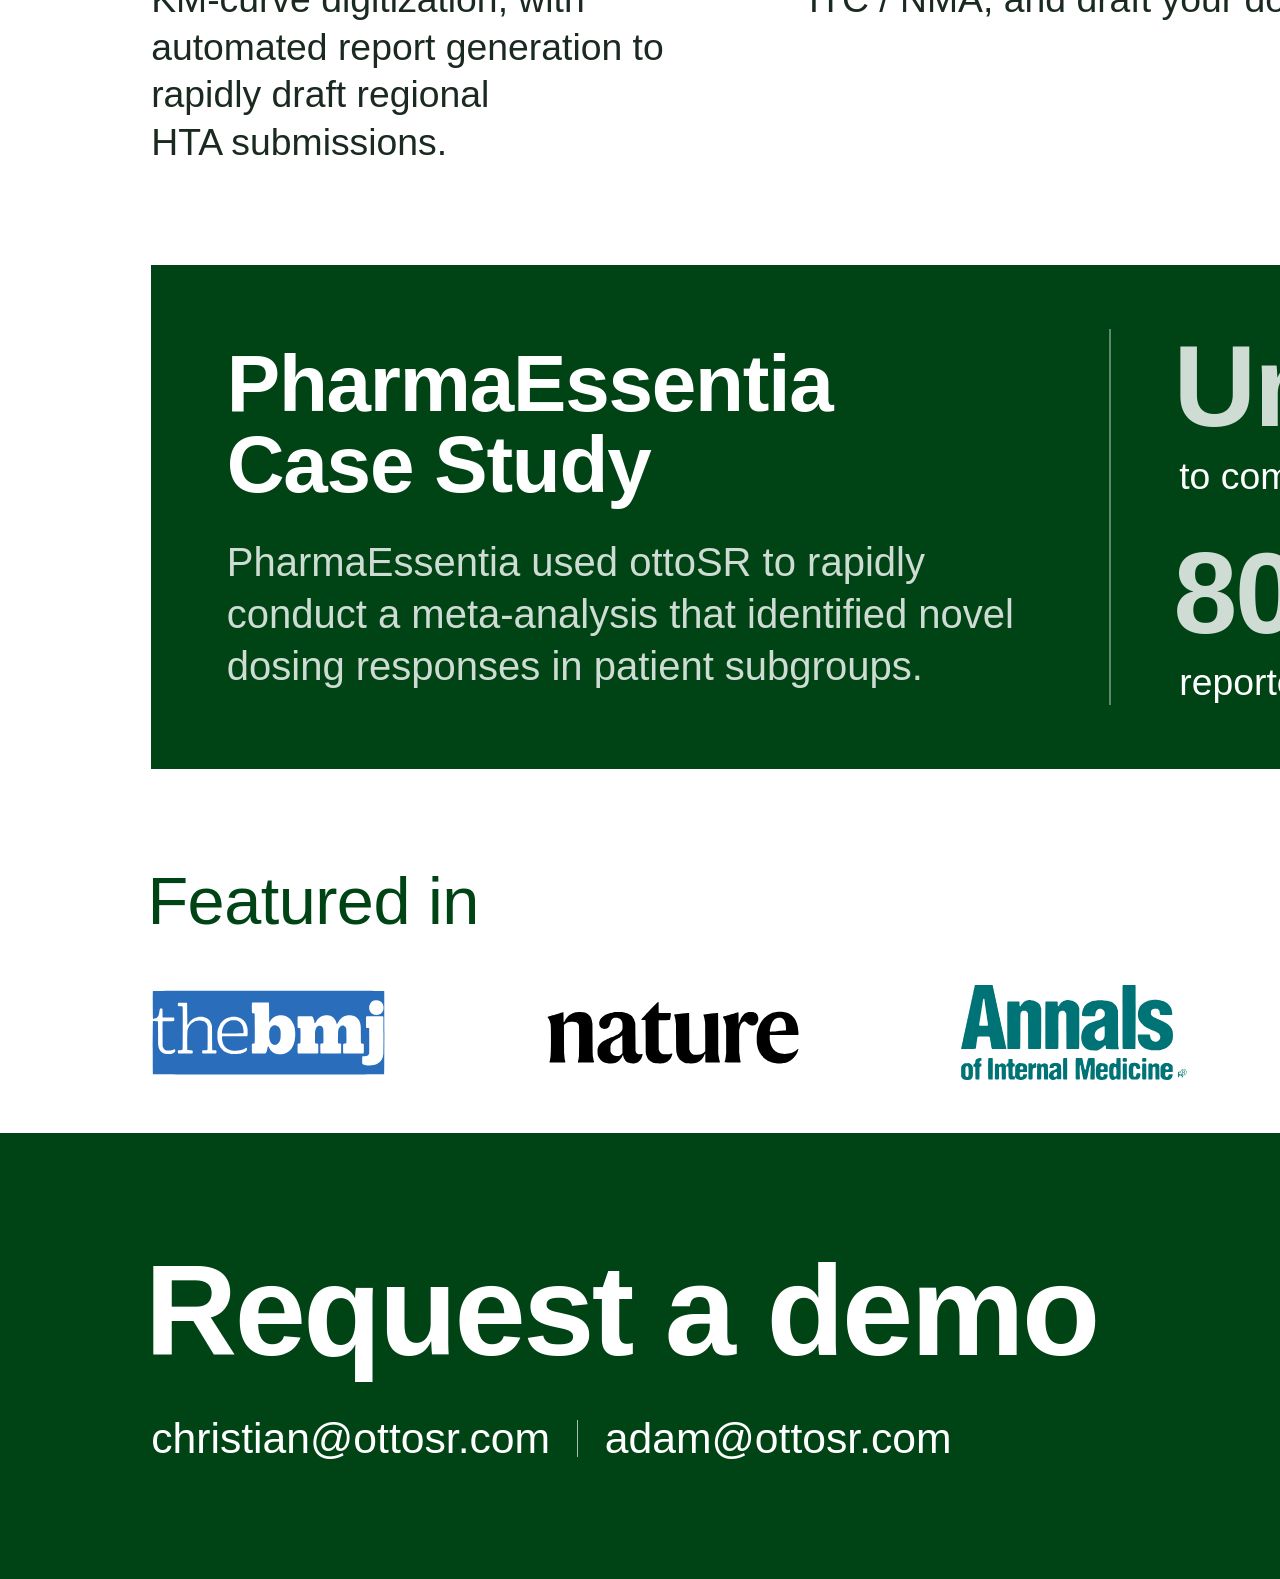
==== commit c7c9e2c5: "Poster: reword the HTA submissions use case Co-Authored-By: Claude Opus 5.5 <noreply@anthropic.com> " ====
--- a/poster/otto-poster.html
+++ b/poster/otto-poster.html
@@ -147,7 +147,7 @@
     <div class="cols v-rule">
       <div class="col">
         <h3>HTA submissions</h3>
-        <p>Run SLRs, meta-analyses, and <span class="nw">KM-curve</span> digitization. Build <span class="nw">cost-effectiveness</span> models for your submission.</p>
+        <p>Run SLRs, meta-analyses, and <span class="nw">KM-curve</span> digitization, with automated report generation to rapidly draft regional <span class="nw">HTA submissions.</span></p>
       </div>
       <div class="col">
         <h3>EU JCA dossier</h3>
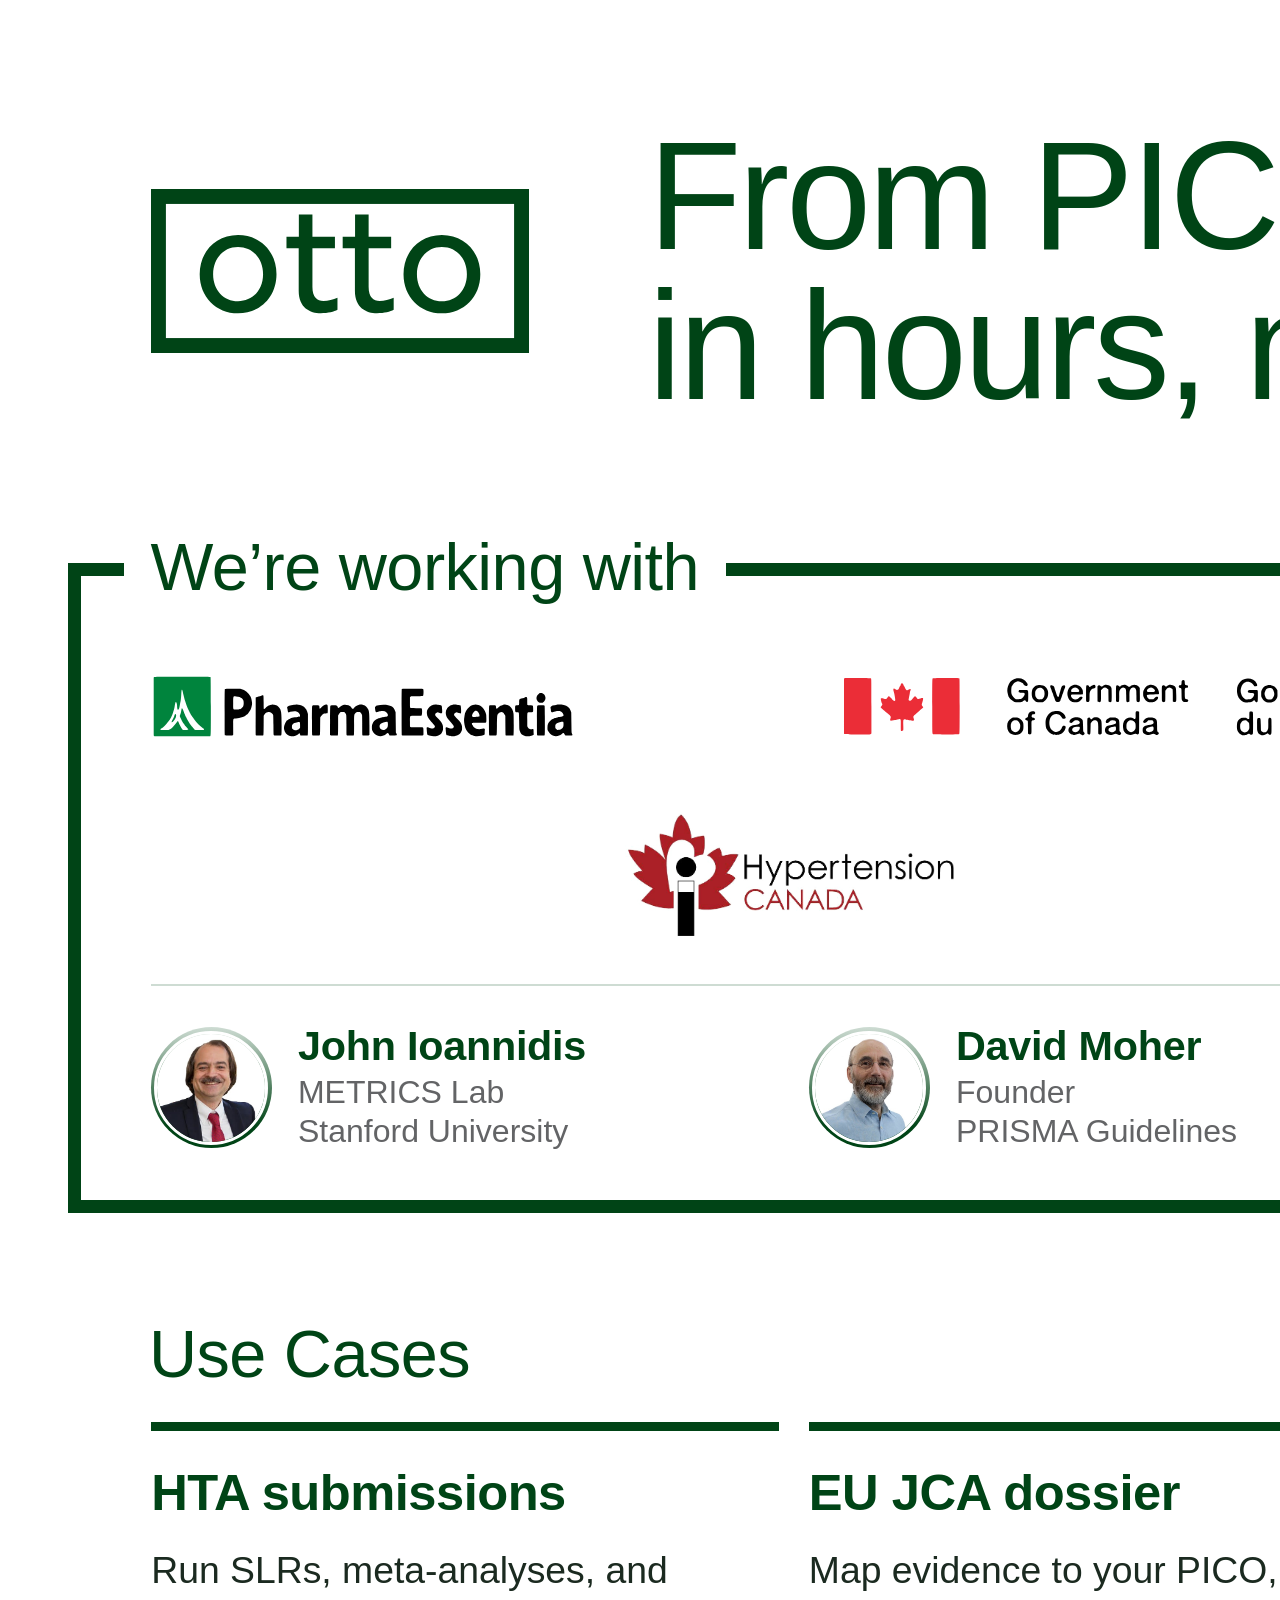
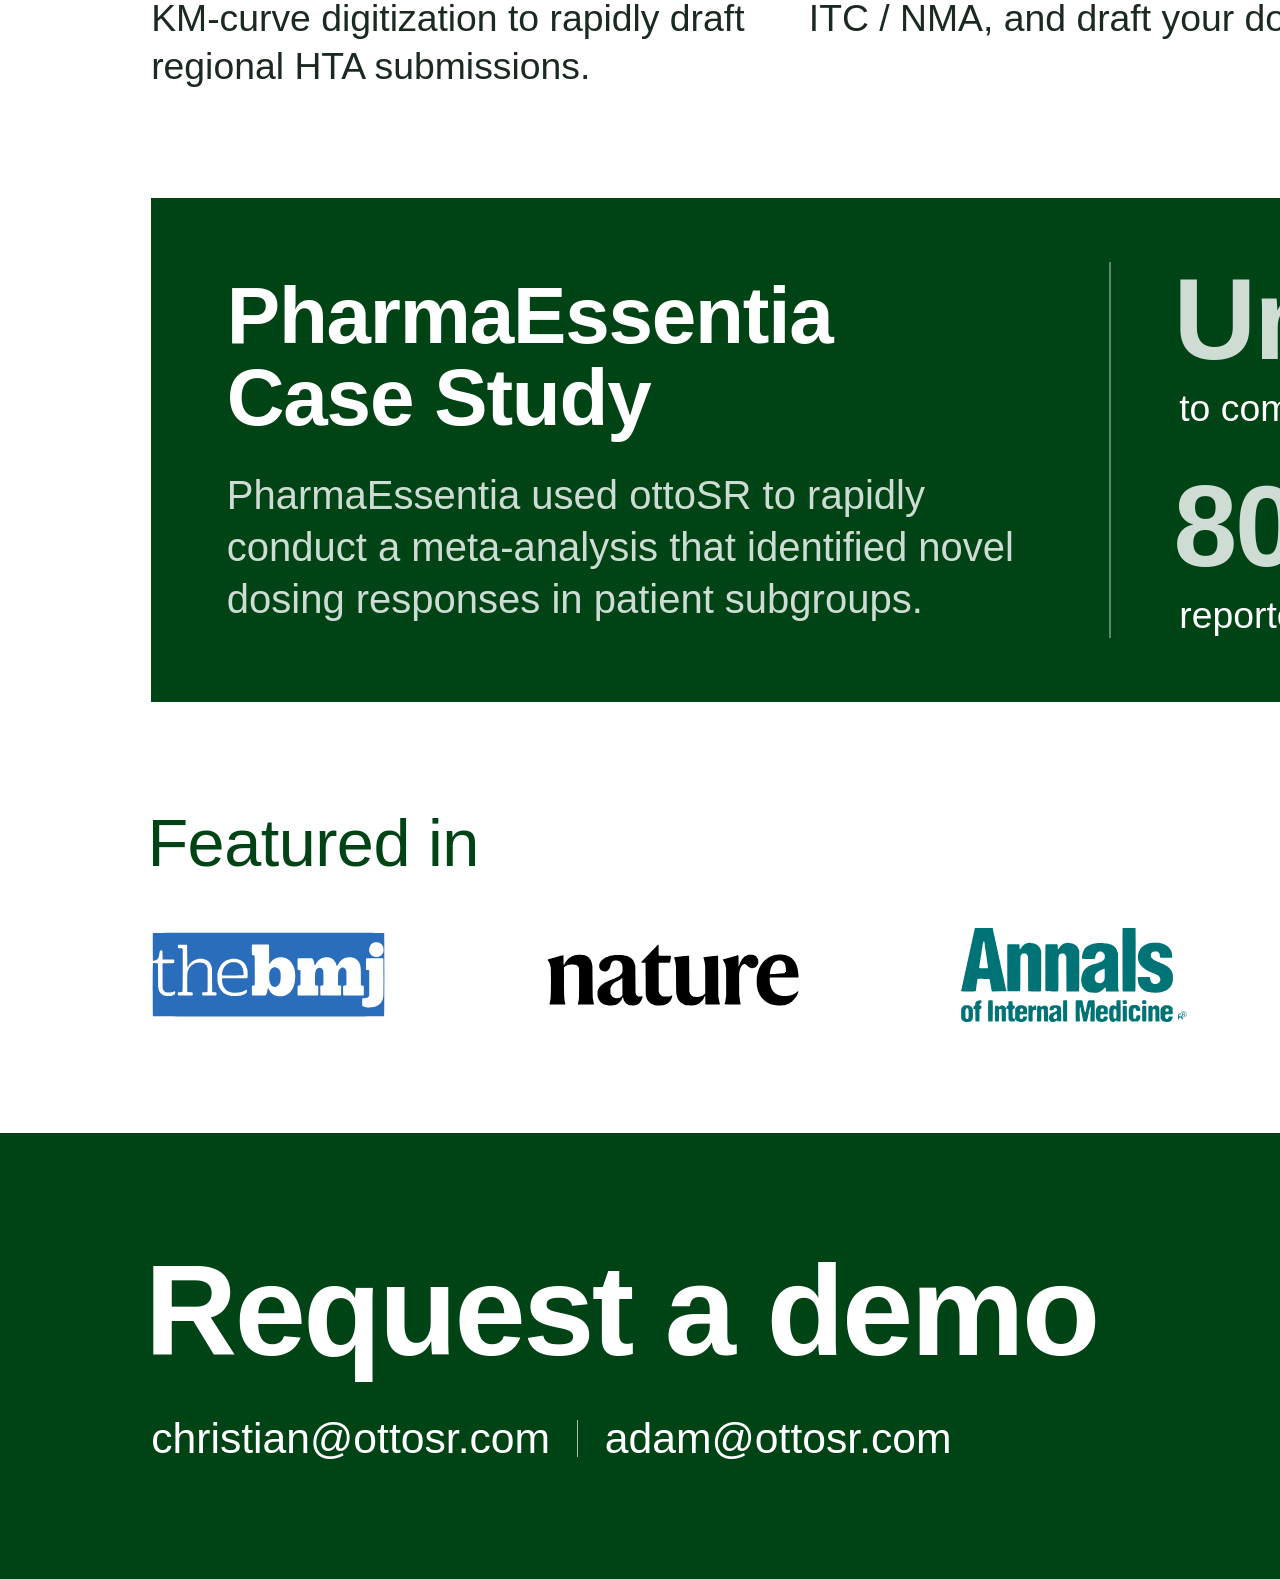
==== commit 1025fc7d: "Poster: shorten the HTA submissions use case text Co-Authored-By: Claude Opus 5.5 <noreply@anthropic" ====
--- a/poster/otto-poster.html
+++ b/poster/otto-poster.html
@@ -24,7 +24,7 @@
   --M:40mm;                                      /* side margin / grid edge */
   --F:18mm;                                      /* bracket frame inset from page edge */
   --stroke:3.6mm;                                /* bracket stroke ≈ logo frame stroke */
-  --gap:26mm;                                    /* between sections */
+  --gap:28.5mm;                                    /* between sections */
 }
 
 .poster{
@@ -147,7 +147,7 @@
     <div class="cols v-rule">
       <div class="col">
         <h3>HTA submissions</h3>
-        <p>Run SLRs, meta-analyses, and <span class="nw">KM-curve</span> digitization, with automated report generation to rapidly draft regional <span class="nw">HTA submissions.</span></p>
+        <p>Run SLRs, meta-analyses, and <span class="nw">KM-curve</span> digitization to rapidly draft regional <span class="nw">HTA submissions.</span></p>
       </div>
       <div class="col">
         <h3>EU JCA dossier</h3>
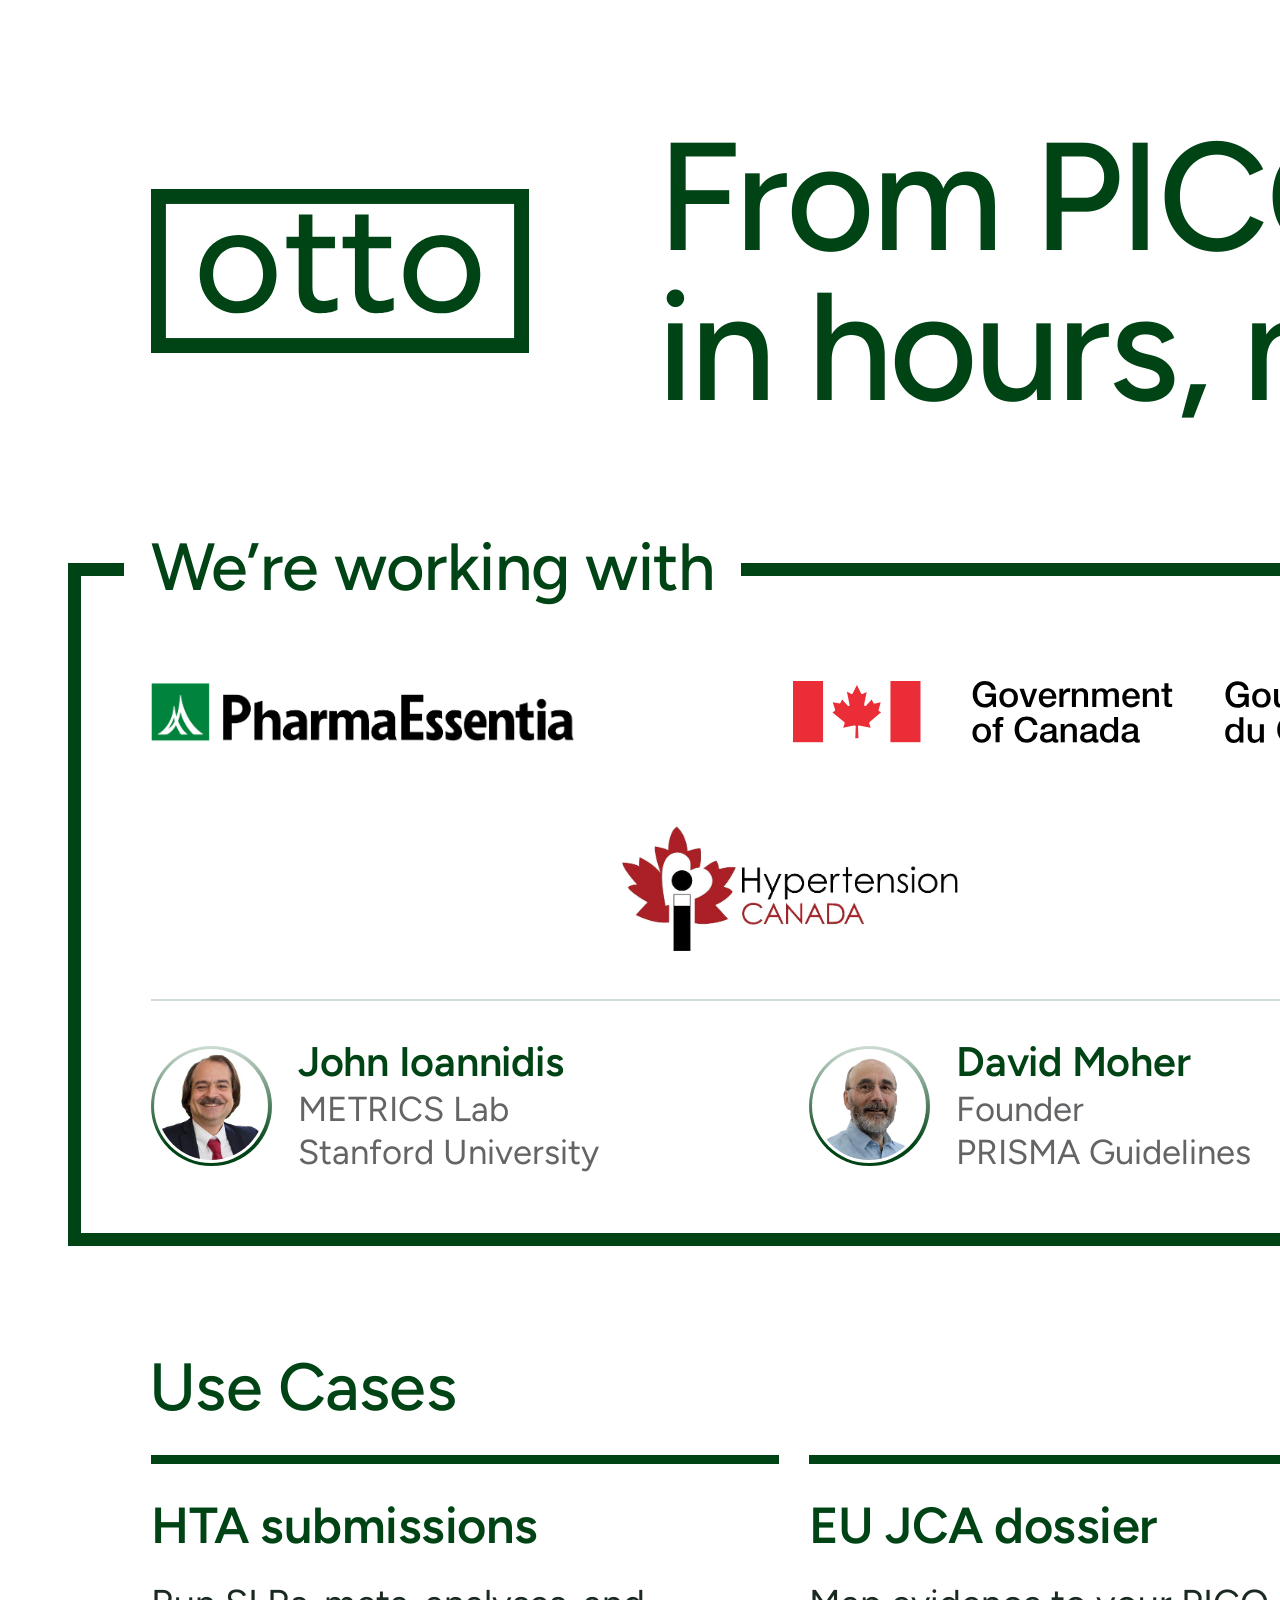
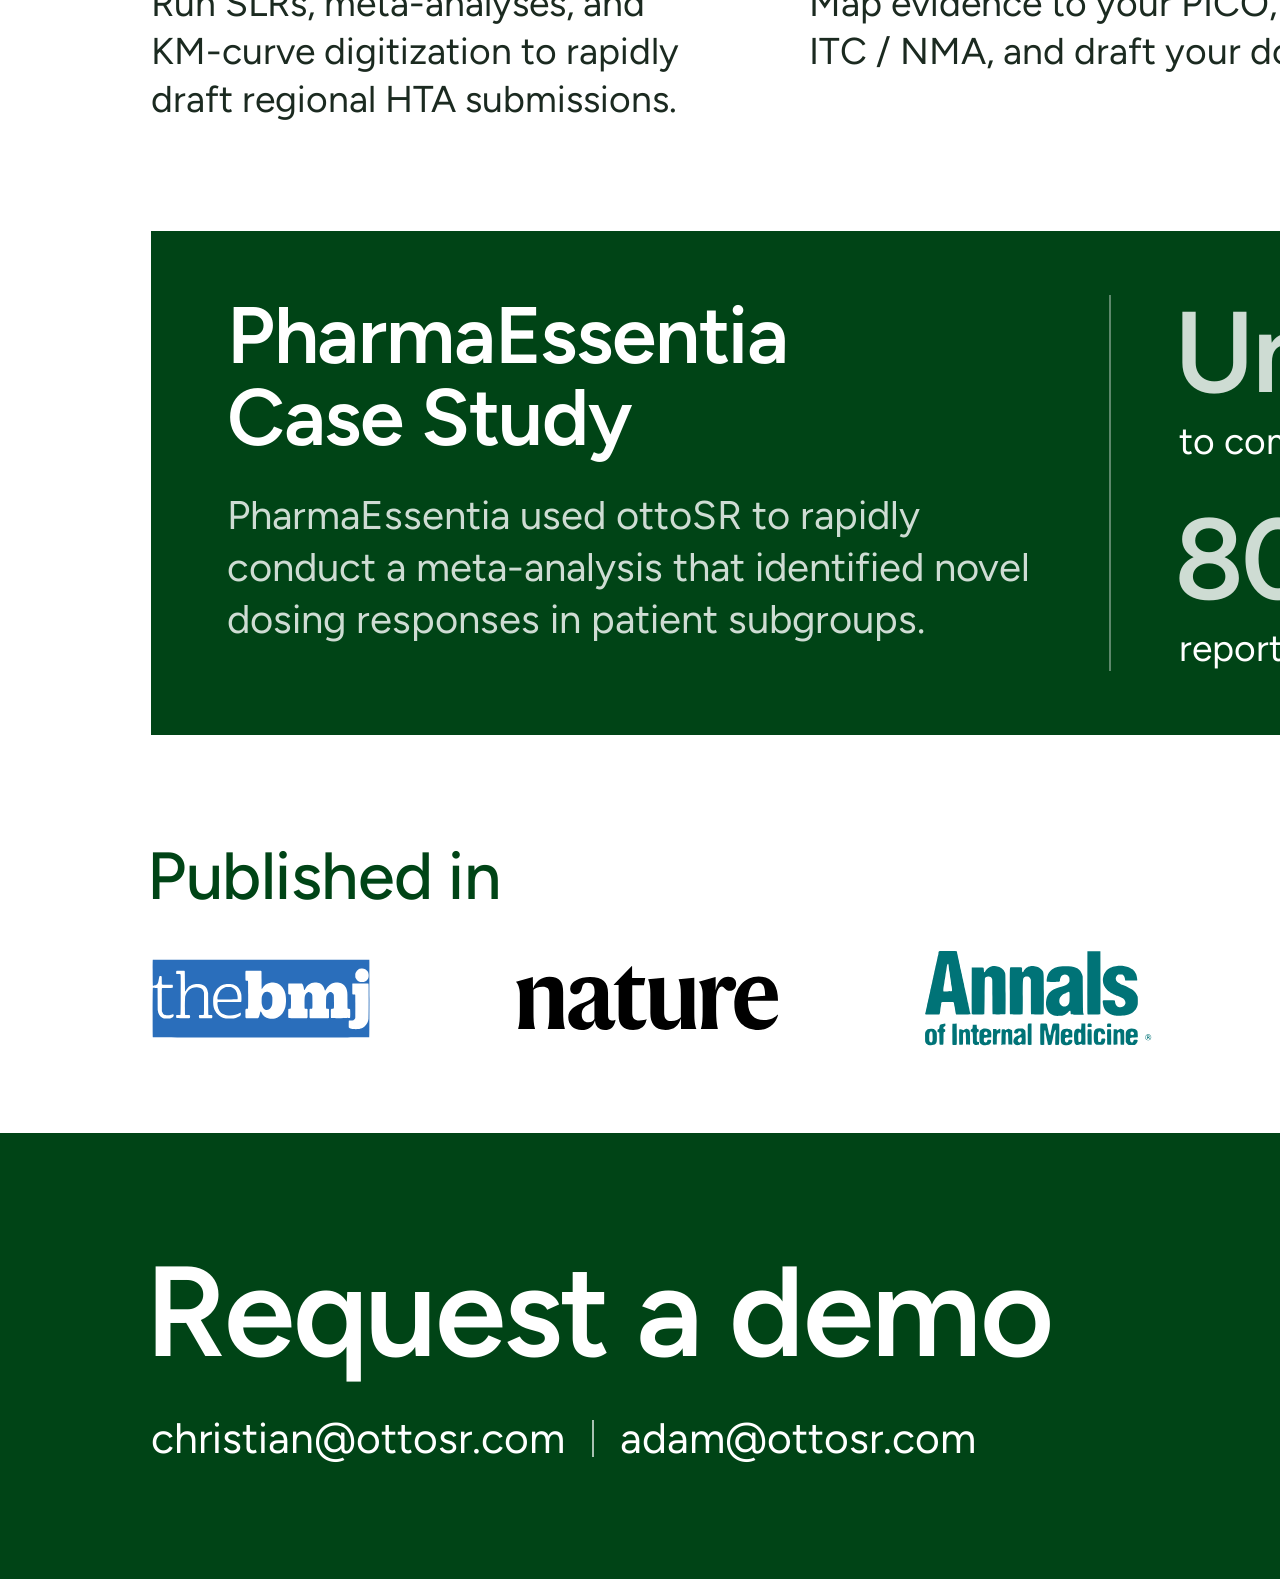
==== commit f39f16e2: "Poster: print QA fixes, official logos, vector bleed, copy edits Print/edge fixes - Bleed is now rea" ====
--- a/poster/otto-poster.html
+++ b/poster/otto-poster.html
@@ -46,7 +46,7 @@
 
 /* ---------- We’re working with — the brochure’s bracket frame ---------- */
 .working{ margin:calc(var(--gap) + 9mm) var(--F) 0; border:var(--stroke) solid var(--g); position:relative;
-          padding:18mm calc(var(--M) - var(--F) - var(--stroke)) 13mm; }
+          padding:18mm calc(var(--M) - var(--F) - var(--stroke)) 16mm; }
 .working .sec-title{
   position:absolute; top:calc(var(--stroke) / -2); transform:translateY(-53%);
   left:calc(var(--M) - var(--F) - var(--stroke) - 7mm); padding:0 7mm; background:#fff;
@@ -61,9 +61,11 @@
 .person{ display:flex; align-items:center; gap:7mm; }
 .face{ width:32mm; height:32mm; border-radius:50%; flex:none; padding:0.9mm;
        background:linear-gradient(to top, var(--g) 0%, var(--g) 18%, var(--t1) 100%); }
-.face img{ width:100%; height:100%; border-radius:50%; display:block; object-fit:cover; border:0.8mm solid #fff; }
+.face > span{ display:block; width:100%; height:100%; border-radius:50%; background:#fff; padding:0.8mm; }
+.face > span > span{ display:block; width:100%; height:100%; border-radius:50%; overflow:hidden; background:#fff; }
+.face img{ width:100%; height:100%; display:block; object-fit:cover; transform-origin:50% 30%; }
 .name{ font-weight:600; font-size:31pt; line-height:1.1; color:var(--g); white-space:nowrap; letter-spacing:-0.006em; }
-.aff{ font-weight:400; font-size:24pt; line-height:1.22; color:var(--grey); white-space:nowrap; margin-top:1mm; }
+.aff{ font-weight:400; font-size:26pt; line-height:1.22; color:var(--grey); white-space:nowrap; margin-top:1mm; }
 
 /* ---------- Use Cases ---------- */
 .features{ margin:var(--gap) var(--M) 0; }
@@ -71,7 +73,7 @@
 .cols{ display:grid; grid-template-columns:repeat(3, 1fr); column-gap:8mm; grid-template-rows:auto auto; }
 .col{ display:grid; grid-row:span 2; grid-template-rows:subgrid; align-content:start; }
 .col h3{ margin:0; font-weight:600; font-size:38pt; line-height:1.1; color:var(--g); letter-spacing:-0.01em; }
-.col p{ margin:7mm 0 0; font-size:28pt; line-height:1.28; color:var(--ink); text-wrap:pretty; }
+.col p{ margin:7mm 0 0; font-size:28pt; line-height:1.28; color:var(--ink); text-wrap:balance; }
 /* panel treatments — pick one by the class on .cols */
 .v-flat  .col{ background:var(--sage); border-top:2.5mm solid var(--g); padding:11mm 11mm 13mm; }
 .v-frame .col{ background:#fff; border:1.6mm solid var(--g); padding:11mm 11mm 13mm; }          /* echoes the logo frame */
@@ -81,17 +83,17 @@
 
 /* ---------- Case study box ---------- */
 .case{ margin:var(--gap) var(--M) 0; background:var(--g); color:#fff;
-       display:grid; grid-template-columns:1fr 0.5mm 222mm; column-gap:18mm; padding:17mm 20mm; align-items:center; }
+       display:grid; grid-template-columns:1fr 0.5mm 222mm; column-gap:18mm; padding:17mm 20mm; align-items:start; }
 .case h2{ margin:0; font-weight:600; font-size:60pt; line-height:1.02; color:#fff; letter-spacing:-0.015em; }
 .case p.lede{ margin:8mm 0 0; font-size:30pt; line-height:1.3; color:var(--t1); text-wrap:balance; }
-.vrule{ align-self:stretch; background:rgba(206,220,211,0.45); }
+.vrule{ align-self:stretch; background:#5d886b; }
 .stat + .stat{ margin-top:10mm; }
 .big{ display:block; font-weight:600; font-size:86pt; line-height:1; letter-spacing:-0.02em; color:var(--t1); white-space:nowrap; margin-left:-0.05em; }
 .cap{ display:block; font-size:28pt; line-height:1.2; color:#fff; margin-top:2.5mm; white-space:nowrap; }
 
 /* ---------- Featured in ---------- */
 .featured{ margin:var(--gap) var(--M) 0; }
-.featured .sec-title{ margin:0 0 11mm -1.0mm; }
+.featured .sec-title{ margin:0 0 8.5mm -1.0mm; }
 .journals{ display:flex; justify-content:space-between; align-items:center; }
 .journals img{ display:block; }
 
@@ -101,9 +103,15 @@
 .demo{ font-size:96pt; font-weight:600; line-height:1; color:#fff; letter-spacing:-0.02em; white-space:nowrap; margin-left:-0.05em; }
 .mail{ margin-top:10mm; font-size:32pt; line-height:1.2; display:flex; align-items:center; gap:7mm; white-space:nowrap; }
 .mail i{ width:0.5mm; height:10mm; background:var(--t3); display:block; }
-.qr{ width:78mm; height:78mm; background:#fff; padding:10mm; flex:none; }  /* 25 modules × 2.32 mm; quiet zone ≈ 4.3 modules */
-.qr img{ width:58mm; height:58mm; display:block; }
+.qr{ width:87.2mm; height:87.2mm; background:#fff; padding:10.6mm; flex:none; }  /* 25 modules × 2.64 mm = 66 mm; quiet zone 4 modules */
+.qr img{ width:66mm; height:66mm; display:block; }
 .nw{ white-space:nowrap; }
+
+/* ---------- print bleed (html.bleed): page = trim + 3 mm on every side ----------
+   The poster sits 3 mm in from the page edge and everything that touches the trim edge
+   (only the green footer) is drawn 3 mm past it, as real vector colour. */
+html.bleed .poster{ margin:3mm; overflow:visible; }
+html.bleed .cta{ margin:auto -3mm -3mm; height:121mm; padding:0 calc(var(--M) + 3mm) 3mm; }
 </style>
 </head>
 <body>
@@ -117,26 +125,26 @@
   <section class="working">
     <h2 class="sec-title">We’re working with</h2>
     <div class="orgs">
-      <img src="assets/logos/pharmaessentia.svg" alt="PharmaEssentia" style="height:17mm">
+      <img src="assets/logos/pharmaessentia.png" alt="PharmaEssentia" style="height:16mm">
       <img src="assets/logos/canada.svg" alt="Government of Canada" style="height:16.5mm">
-      <img src="assets/logos/cessatech.svg" alt="cessatech" style="height:33mm">
+      <img src="assets/logos/cessatech.svg" alt="cessatech" style="height:36mm">
     </div>
     <div class="orgs">
-      <img src="assets/logos/hypertension-canada.png" alt="Hypertension Canada" style="height:34mm">
-      <img src="assets/logos/wch-wordmark.png" alt="Women’s College Hospital" style="height:30mm">
+      <img src="assets/logos/hypertension-canada.png" alt="Hypertension Canada" style="height:35mm">
+      <img src="assets/logos/wch-wordmark.png" alt="Women’s College Hospital" style="height:31mm">
     </div>
     <div class="rule"></div>
     <div class="people">
       <div class="person">
-        <div class="face"><img src="assets/people/ioannidis.jpg" alt=""></div>
+        <div class="face"><span><span data-clip><img src="assets/people/ioannidis.jpg" alt="" style="transform:translateY(1%) scale(1.15)"></span></span></div>
         <div><div class="name">John Ioannidis</div><div class="aff">METRICS Lab<br>Stanford University</div></div>
       </div>
       <div class="person">
-        <div class="face"><img src="assets/people/moher.jpg" alt=""></div>
+        <div class="face"><span><span data-clip><img src="assets/people/moher.jpg" alt="" style="transform:translateY(5.5%) scale(1.15)"></span></span></div>
         <div><div class="name">David Moher</div><div class="aff">Founder<br>PRISMA Guidelines</div></div>
       </div>
       <div class="person">
-        <div class="face"><img src="assets/people/church.jpg" alt=""></div>
+        <div class="face"><span><span data-clip><img src="assets/people/church.jpg" alt="" style="transform:translateY(-4.5%) scale(1.15)"></span></span></div>
         <div><div class="name">George Church</div><div class="aff">Founder, Entrepreneur<br>Harvard University</div></div>
       </div>
     </div>
@@ -155,7 +163,7 @@
       </div>
       <div class="col">
         <h3>Scientific publications</h3>
-        <p>Turn your literature review into a manuscript draft for your team to refine.</p>
+        <p>Rapidly perform SLRs and generate manuscript drafts for your team to refine.</p>
       </div>
     </div>
   </section>
@@ -173,13 +181,13 @@
   </section>
 
   <section class="featured">
-    <h2 class="sec-title">Featured in</h2>
+    <h2 class="sec-title">Published in</h2>
     <div class="journals">
-      <img src="assets/logos/bmj.svg" alt="the bmj" style="height:23mm">
+      <img src="assets/logos/bmj.svg" alt="the bmj" style="height:21.5mm">
       <img src="assets/logos/nature.svg" alt="nature" style="height:17mm">
       <img src="assets/logos/annals.svg" alt="Annals of Internal Medicine" style="height:26mm">
       <img src="assets/logos/blood-advances.png" alt="Blood Advances" style="height:30mm">
-      <img src="assets/logos/european-urology.svg" alt="European Urology" style="height:24mm">
+      <img src="assets/logos/european-urology.svg" alt="European Urology" style="height:28mm">
     </div>
   </section>
 
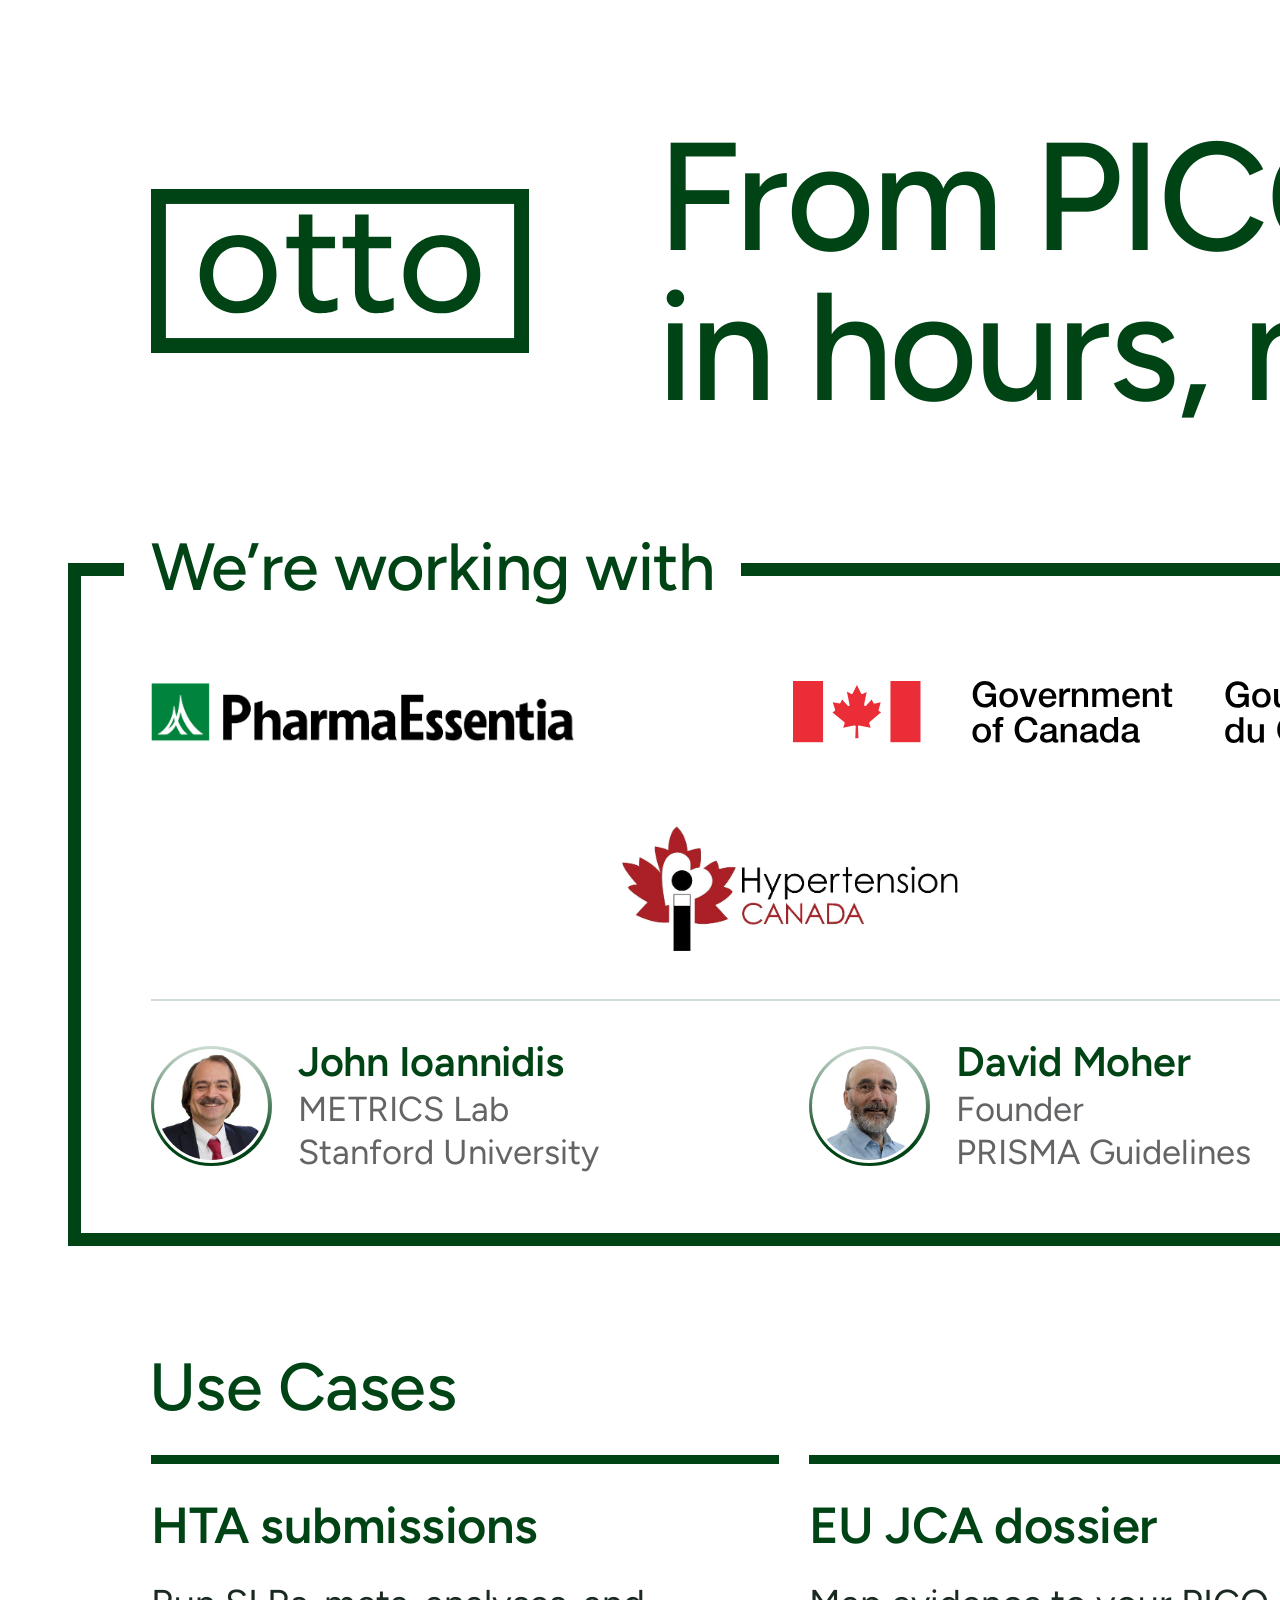
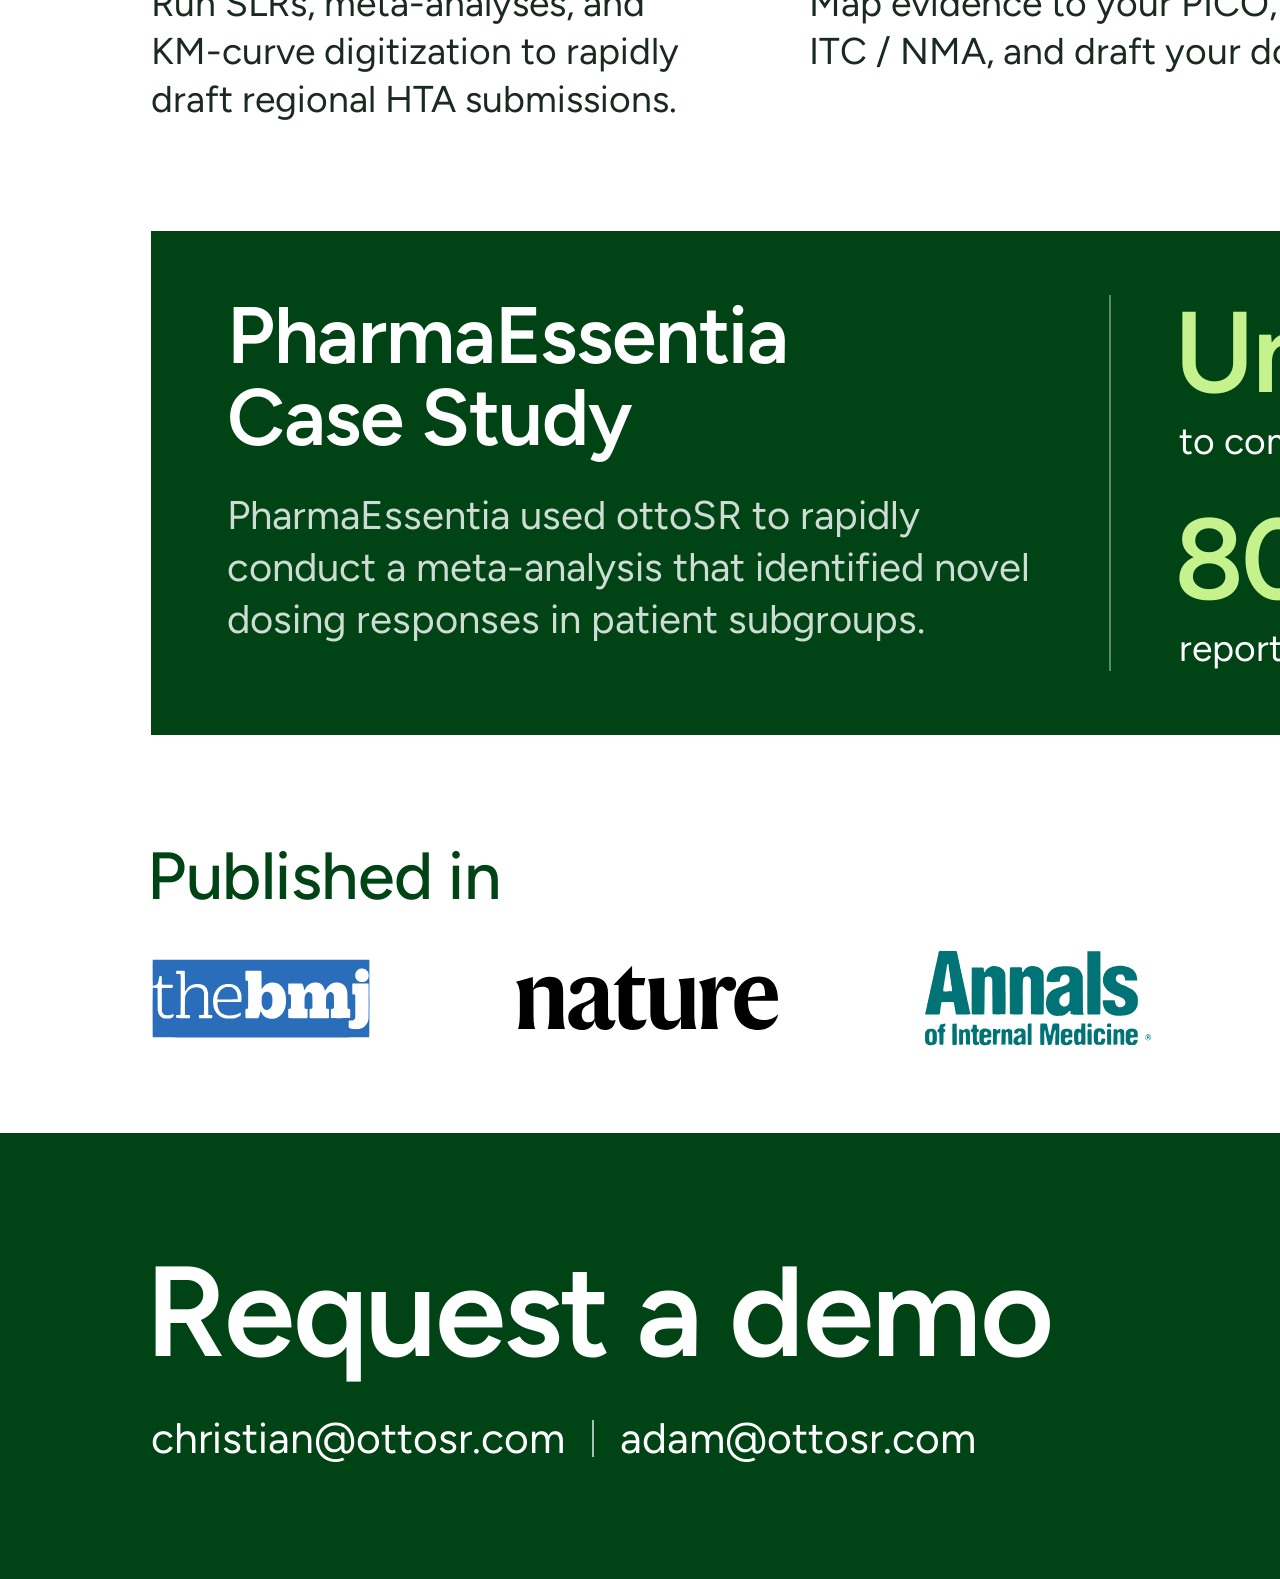
==== commit 5dc74e51: "Poster: case-study stats in a bright lime accent so they pop Co-Authored-By: Claude Opus 5.5 <norepl" ====
--- a/poster/otto-poster.html
+++ b/poster/otto-poster.html
@@ -21,6 +21,7 @@
   --sage:#e9efeb;                                /* pale sage panel */
   --grey:#636466;                                /* brochure grey */
   --ink:#1b2a20;
+  --pop:#c6f28e;                                /* bright accent for the case-study stats */
   --M:40mm;                                      /* side margin / grid edge */
   --F:18mm;                                      /* bracket frame inset from page edge */
   --stroke:3.6mm;                                /* bracket stroke ≈ logo frame stroke */
@@ -88,7 +89,7 @@
 .case p.lede{ margin:8mm 0 0; font-size:30pt; line-height:1.3; color:var(--t1); text-wrap:balance; }
 .vrule{ align-self:stretch; background:#5d886b; }
 .stat + .stat{ margin-top:10mm; }
-.big{ display:block; font-weight:600; font-size:86pt; line-height:1; letter-spacing:-0.02em; color:var(--t1); white-space:nowrap; margin-left:-0.05em; }
+.big{ display:block; font-weight:600; font-size:86pt; line-height:1; letter-spacing:-0.02em; color:var(--pop); white-space:nowrap; margin-left:-0.05em; }
 .cap{ display:block; font-size:28pt; line-height:1.2; color:#fff; margin-top:2.5mm; white-space:nowrap; }
 
 /* ---------- Featured in ---------- */
